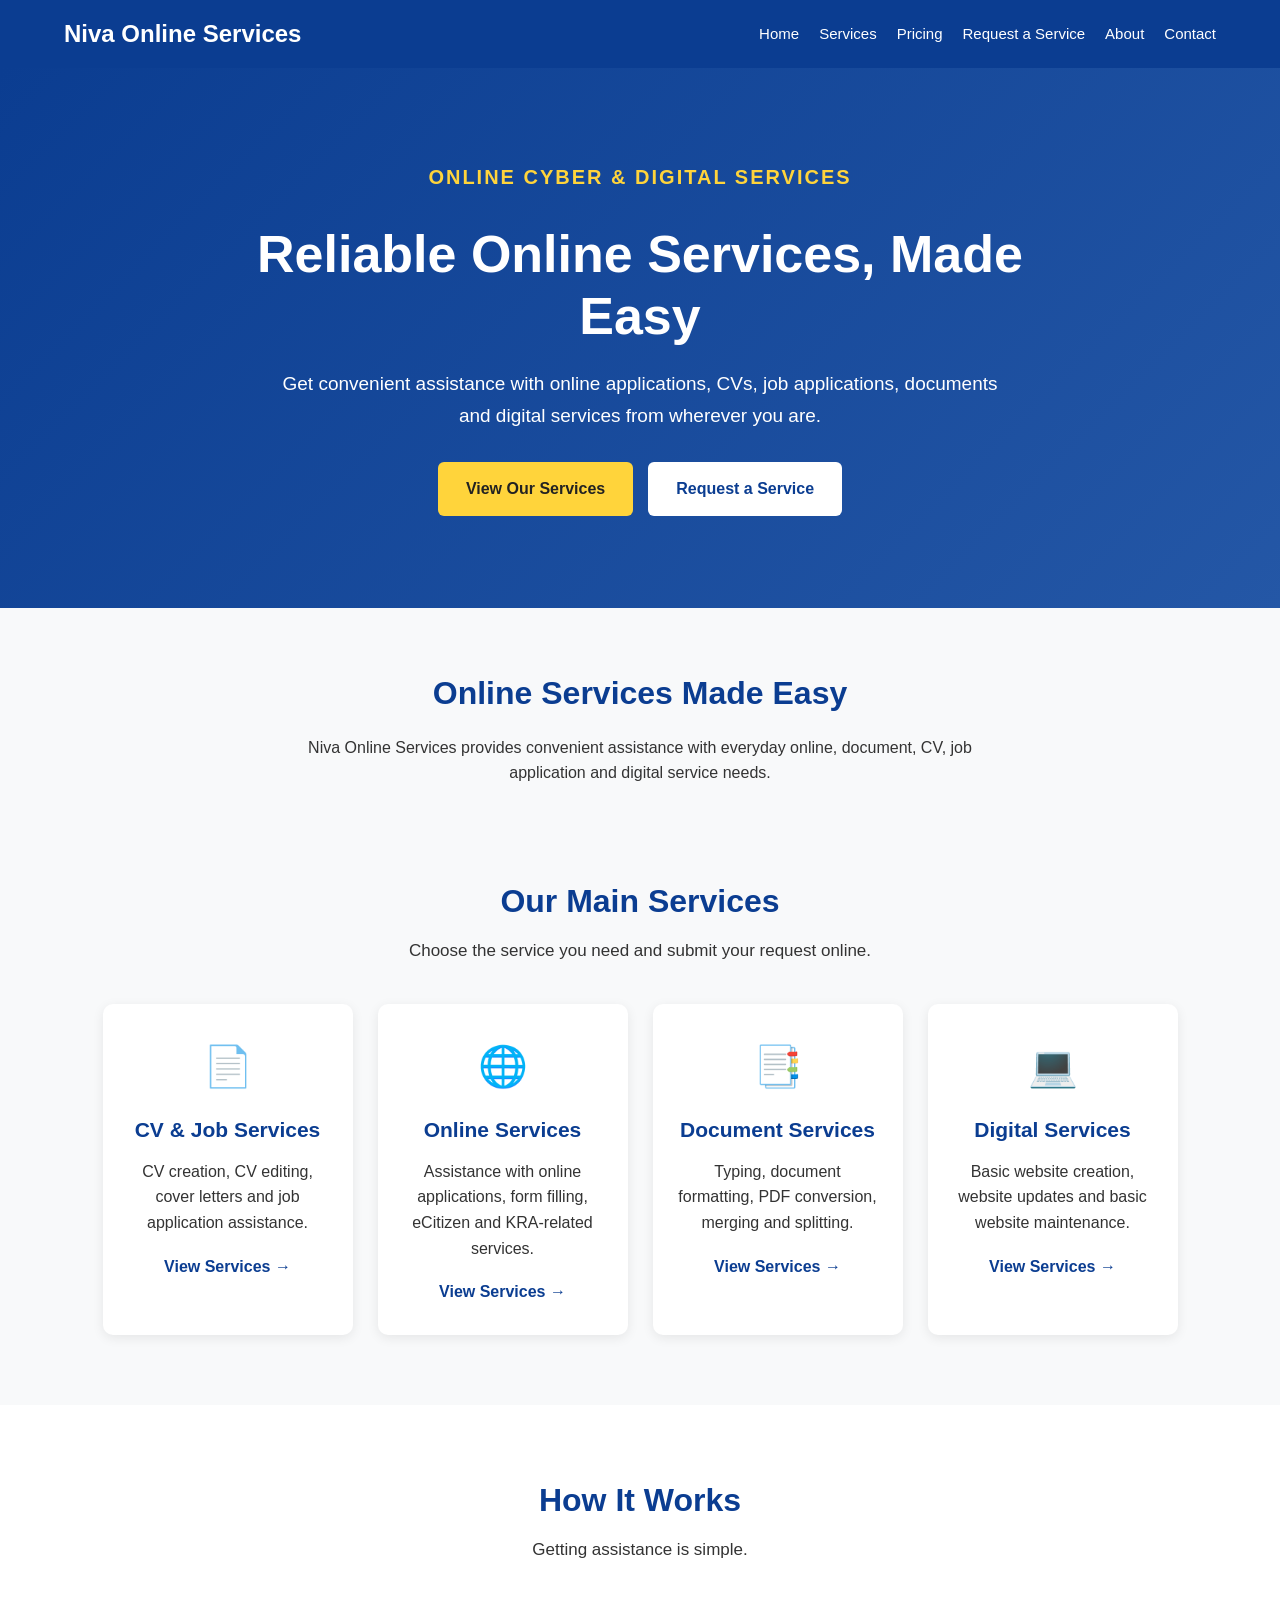
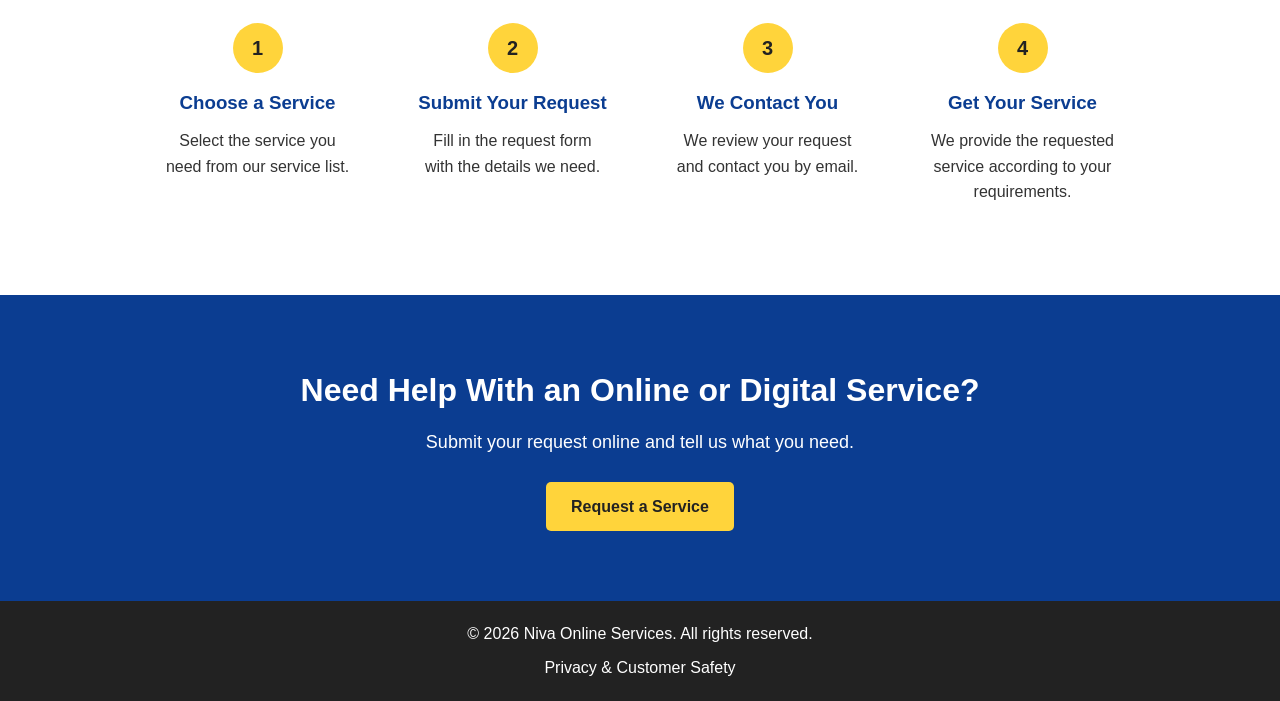
==== index.html @ 4286cd36 "Initial website" ====
<!DOCTYPE html>
<html lang="en">
<head>
    <meta charset="UTF-8">
    <meta name="viewport" content="width=device-width, initial-scale=1.0">

    <title>Niva Online Services | Online Cyber & Digital Services</title>

    <link rel="stylesheet" href="css/style.css">
</head>

<body>

    <header>
        <nav class="navbar">

            <div class="logo">
                Niva Online Services
            </div>

            <ul class="nav-links">
                <li><a href="index.html">Home</a></li>
                <li><a href="services.html">Services</a></li>
                <li><a href="pricing.html">Pricing</a></li>
                <li><a href="request.html">Request a Service</a></li>
                <li><a href="about.html">About</a></li>
                <li><a href="contact.html">Contact</a></li>
            </ul>

        </nav>
    </header>


    <main>

        <!-- Hero Section -->
        <section class="hero">

            <div class="hero-content">

                <p class="hero-label">
                    ONLINE CYBER & DIGITAL SERVICES
                </p>

                <h1>
                    Reliable Online Services, Made Easy
                </h1>

                <p>
                    Get convenient assistance with online applications,
                    CVs, job applications, documents and digital services
                    from wherever you are.
                </p>

                <div class="hero-buttons">

                    <a href="services.html" class="btn">
                        View Our Services
                    </a>

                    <a href="request.html" class="btn secondary-btn">
                        Request a Service
                    </a>

                </div>

            </div>

        </section>


        <!-- Introduction -->
        <section class="intro">

            <h2>Online Services Made Easy</h2>

            <p>
                Niva Online Services provides convenient assistance with
                everyday online, document, CV, job application and digital
                service needs.
            </p>

        </section>


        <!-- Main Services -->
        <section class="home-services">

            <div class="section-heading">

                <h2>Our Main Services</h2>

                <p>
                    Choose the service you need and submit your request online.
                </p>

            </div>


            <div class="service-cards">

                <div class="service-card">

                    <div class="service-icon">📄</div>

                    <h3>CV & Job Services</h3>

                    <p>
                        CV creation, CV editing, cover letters and
                        job application assistance.
                    </p>

                    <a href="services.html">
                        View Services →
                    </a>

                </div>


                <div class="service-card">

                    <div class="service-icon">🌐</div>

                    <h3>Online Services</h3>

                    <p>
                        Assistance with online applications, form filling,
                        eCitizen and KRA-related services.
                    </p>

                    <a href="services.html">
                        View Services →
                    </a>

                </div>


                <div class="service-card">

                    <div class="service-icon">📑</div>

                    <h3>Document Services</h3>

                    <p>
                        Typing, document formatting, PDF conversion,
                        merging and splitting.
                    </p>

                    <a href="services.html">
                        View Services →
                    </a>

                </div>


                <div class="service-card">

                    <div class="service-icon">💻</div>

                    <h3>Digital Services</h3>

                    <p>
                        Basic website creation, website updates and
                        basic website maintenance.
                    </p>

                    <a href="services.html">
                        View Services →
                    </a>

                </div>

            </div>

        </section>


        <!-- How It Works -->
        <section class="how-it-works">

            <div class="section-heading">

                <h2>How It Works</h2>

                <p>
                    Getting assistance is simple.
                </p>

            </div>


            <div class="steps">

                <div class="step">

                    <div class="step-number">1</div>

                    <h3>Choose a Service</h3>

                    <p>
                        Select the service you need from our service list.
                    </p>

                </div>


                <div class="step">

                    <div class="step-number">2</div>

                    <h3>Submit Your Request</h3>

                    <p>
                        Fill in the request form with the details we need.
                    </p>

                </div>


                <div class="step">

                    <div class="step-number">3</div>

                    <h3>We Contact You</h3>

                    <p>
                        We review your request and contact you by email.
                    </p>

                </div>


                <div class="step">

                    <div class="step-number">4</div>

                    <h3>Get Your Service</h3>

                    <p>
                        We provide the requested service according to
                        your requirements.
                    </p>

                </div>

            </div>

        </section>


        <!-- Final Call to Action -->
        <section class="home-cta">

            <h2>Need Help With an Online or Digital Service?</h2>

            <p>
                Submit your request online and tell us what you need.
            </p>

            <a href="request.html" class="btn">
                Request a Service
            </a>

        </section>

    </main>


    <footer>

        <p>
            &copy; 2026 Niva Online Services. All rights reserved.
        </p>

        <p class="footer-links">
            <a href="privacy.html">
                Privacy & Customer Safety
            </a>
        </p>

    </footer>


    <script src="js/script.js"></script>

</body>
</html>
---- css/style.css ----
/* General styles */

* {
    margin: 0;
    padding: 0;
    box-sizing: border-box;
}

body {
    font-family: Arial, sans-serif;
    line-height: 1.6;
    color: #333;
    background-color: #f8f9fa;
}


/* Navigation */

header {
    background-color: #0b3d91;
    padding: 15px 5%;
}

.navbar {
    display: flex;
    justify-content: space-between;
    align-items: center;
}

.logo {
    color: white;
    font-size: 24px;
    font-weight: bold;
}

.nav-links {
    list-style: none;
    display: flex;
    gap: 20px;
}

.nav-links a {
    color: white;
    text-decoration: none;
    font-size: 15px;
}

.nav-links a:hover {
    color: #ffd43b;
}


/* Hero section */

.hero {
    min-height: 500px;
    display: flex;
    justify-content: center;
    align-items: center;
    text-align: center;
    padding: 60px 20px;
    background: linear-gradient(
        rgba(11, 61, 145, 0.9),
        rgba(11, 61, 145, 0.9)
    );
}

.hero-content {
    max-width: 800px;
    color: white;
}

.hero h1 {
    font-size: 48px;
    margin-bottom: 20px;
}

.hero p {
    font-size: 20px;
    margin-bottom: 30px;
}


/* Buttons */

.hero-buttons {
    display: flex;
    justify-content: center;
    gap: 15px;
    flex-wrap: wrap;
}

.btn {
    display: inline-block;
    padding: 12px 25px;
    background-color: #ffd43b;
    color: #222;
    text-decoration: none;
    border-radius: 5px;
    font-weight: bold;
}

.btn:hover {
    background-color: #ffca0a;
}

.secondary-btn {
    background-color: white;
    color: #0b3d91;
}


/* Introduction */

.intro {
    text-align: center;
    padding: 60px 20px 30px;
}

.intro h2 {
    font-size: 32px;
    margin-bottom: 15px;
    color: #0b3d91;
}

.intro p {
    max-width: 700px;
    margin: auto;
}


/* Highlight cards */

.highlights {
    display: flex;
    justify-content: center;
    gap: 25px;
    padding: 30px 5% 70px;
    flex-wrap: wrap;
}

.highlight-card {
    background-color: white;
    width: 300px;
    padding: 30px;
    text-align: center;
    border-radius: 10px;
    box-shadow: 0 3px 12px rgba(0, 0, 0, 0.1);
}

.highlight-card h3 {
    color: #0b3d91;
    margin-bottom: 15px;
}


/* Footer */

footer {
    background-color: #222;
    color: white;
    text-align: center;
    padding: 20px;
}
/* About and Contact pages */

.about-content {
    max-width: 900px;
    margin: 0 auto;
    padding: 40px 20px 70px;
}

.about-content h2 {
    color: #0b3d91;
    margin-top: 30px;
    margin-bottom: 10px;
}

.about-content p {
    margin-bottom: 20px;
}

.about-content a {
    color: #0b3d91;
    text-decoration: none;
}

.about-content a:hover {
    text-decoration: underline;
}
/* Mobile responsiveness */

@media (max-width: 768px) {

    .navbar {
        flex-direction: column;
        gap: 15px;
    }

    .nav-links {
        flex-direction: column;
        align-items: center;
        gap: 10px;
    }

    .hero {
        min-height: 450px;
        padding: 40px 20px;
    }

    .hero h1 {
        font-size: 36px;
    }

    .hero p {
        font-size: 18px;
    }

    .highlights {
        padding-left: 20px;
        padding-right: 20px;
    }

    .highlight-card {
        width: 100%;
        max-width: 400px;
    }

    .intro h1 {
        font-size: 32px;
    }

    .intro h2 {
        font-size: 28px;
    }

}
/* Service and pricing sections */

.services-section,
.pricing-section {
    max-width: 1100px;
    margin: 0 auto;
    padding: 40px 20px 60px;
}

.service-category,
.price-category {
    background-color: white;
    padding: 30px;
    margin-bottom: 25px;
    border-radius: 10px;
    box-shadow: 0 3px 12px rgba(0, 0, 0, 0.08);
}

.service-category h2,
.price-category h2 {
    color: #0b3d91;
    margin-bottom: 15px;
}

.service-category ul,
.price-category ul {
    padding-left: 20px;
}

.service-category li,
.price-category li {
    margin-bottom: 10px;
}

/* Request form */

.request-form {
    max-width: 700px;
    margin: 0 auto;
    padding: 40px 20px 70px;
}

.request-form label {
    display: block;
    margin-bottom: 6px;
    font-weight: bold;
}

.request-form input,
.request-form select,
.request-form textarea {
    width: 100%;
    padding: 12px;
    margin-bottom: 20px;
    border: 1px solid #ccc;
    border-radius: 5px;
    font-size: 16px;
}

.request-form textarea {
    min-height: 150px;
    resize: vertical;
}

.request-form button {
    border: none;
    cursor: pointer;
    font-size: 16px;
}
/* Services page */

.service-section {
    padding: 20px 5px 40px;
}

.service-section h2 {
    max-width: 1100px;
    margin: 0 auto;
    padding: 0 20px 10px;
    color: #0b3d91;
    text-align: center;
}

.service-section .highlights {
    padding-top: 20px;
    padding-bottom: 30px;
}
/* Pricing */

.service-section .highlight-card p {
    color: #0b3d91;
    font-weight: bold;
    font-size: 18px;
}
/* Request service form */

.request-section {
    max-width: 700px;
    margin: 0 auto;
    padding: 20px 20px 70px;
}

.request-section form {
    background-color: white;
    padding: 35px;
    border-radius: 10px;
    box-shadow: 0 3px 12px rgba(0, 0, 0, 0.08);
}

.form-group {
    margin-bottom: 20px;
}

.form-group label {
    display: block;
    margin-bottom: 7px;
    font-weight: bold;
}

.form-group input,
.form-group select,
.form-group textarea {
    width: 100%;
    padding: 12px;
    border: 1px solid #ccc;
    border-radius: 5px;
    font-size: 16px;
    font-family: Arial, sans-serif;
}

.form-group textarea {
    resize: vertical;
}

.request-section .btn {
    border: none;
    cursor: pointer;
}
/* Contact page */
.contact-section {
    max-width: 1100px;
    margin: 0 auto;
    padding: 20px 20px 70px;
}

.contact-intro {
    text-align: center;
    max-width: 750px;
    margin: 0 auto 40px;
}

.contact-intro h2 {
    color: #0b3d91;
    font-size: 30px;
    margin-bottom: 12px;
}

.contact-intro p {
    font-size: 17px;
}

.contact-cards {
    display: flex;
    justify-content: center;
    gap: 25px;
    flex-wrap: wrap;
}

.contact-card {
    background-color: white;
    width: 320px;
    padding: 30px;
    text-align: center;
    border-radius: 10px;
    box-shadow: 0 3px 12px rgba(0, 0, 0, 0.08);
}

.contact-icon {
    font-size: 35px;
    margin-bottom: 15px;
}

.contact-card h3 {
    color: #0b3d91;
    font-size: 22px;
    margin-bottom: 12px;
}

.contact-card p {
    margin-bottom: 15px;
}

.contact-card a {
    color: #0b3d91;
    text-decoration: none;
    font-weight: bold;
}

.contact-card a:hover {
    text-decoration: underline;
}

.contact-cta {
    text-align: center;
    margin-top: 50px;
    padding: 40px 20px;
    background-color: #0b3d91;
    color: white;
    border-radius: 10px;
}

.contact-cta h2 {
    font-size: 28px;
    margin-bottom: 10px;
}

.contact-cta p {
    margin-bottom: 25px;
}

.contact-cta .btn {
    display: inline-block;
}
/* Footer links */
.footer-links {
    margin-top: 8px;
}

.footer-links a {
    color: white;
    text-decoration: none;
}

.footer-links a:hover {
    color: #ffd43b;
    text-decoration: underline;
}
/* Homepage services */
.home-services {
    padding: 60px 20px 70px;
    background-color: #f8f9fa;
}

.section-heading {
    text-align: center;
    max-width: 700px;
    margin: 0 auto 40px;
}

.section-heading h2 {
    color: #0b3d91;
    font-size: 32px;
    margin-bottom: 10px;
}

.section-heading p {
    font-size: 17px;
}

.service-cards {
    max-width: 1100px;
    margin: 0 auto;
    display: flex;
    justify-content: center;
    gap: 25px;
    flex-wrap: wrap;
}

.service-card {
    background-color: white;
    width: 250px;
    padding: 30px 25px;
    text-align: center;
    border-radius: 10px;
    box-shadow: 0 3px 12px rgba(0, 0, 0, 0.08);
    transition: transform 0.2s ease, box-shadow 0.2s ease;
}

.service-card:hover {
    transform: translateY(-5px);
    box-shadow: 0 6px 18px rgba(0, 0, 0, 0.12);
}

.service-icon {
    font-size: 40px;
    margin-bottom: 15px;
}

.service-card h3 {
    color: #0b3d91;
    font-size: 21px;
    margin-bottom: 12px;
}

.service-card p {
    margin-bottom: 18px;
}

.service-card a {
    color: #0b3d91;
    text-decoration: none;
    font-weight: bold;
}

.service-card a:hover {
    color: #ffca0a;
}


/* How it works */
.how-it-works {
    padding: 70px 20px;
    background-color: white;
}

.steps {
    max-width: 1100px;
    margin: 0 auto;
    display: flex;
    justify-content: center;
    gap: 25px;
    flex-wrap: wrap;
}

.step {
    width: 230px;
    text-align: center;
    padding: 20px;
}

.step-number {
    width: 50px;
    height: 50px;
    margin: 0 auto 15px;
    display: flex;
    align-items: center;
    justify-content: center;
    background-color: #ffd43b;
    color: #222;
    border-radius: 50%;
    font-size: 20px;
    font-weight: bold;
}

.step h3 {
    color: #0b3d91;
    margin-bottom: 10px;
}


/* Homepage call to action */
.home-cta {
    text-align: center;
    padding: 70px 20px;
    background-color: #0b3d91;
    color: white;
}

.home-cta h2 {
    font-size: 32px;
    margin-bottom: 12px;
}

.home-cta p {
    font-size: 18px;
    margin-bottom: 25px;
}
/* Homepage mobile responsiveness */
@media (max-width: 768px) {

    .home-services {
        padding: 50px 20px;
    }

    .section-heading h2 {
        font-size: 28px;
    }

    .service-card {
        width: 100%;
        max-width: 400px;
    }

    .how-it-works {
        padding: 50px 20px;
    }

    .step {
        width: 100%;
        max-width: 400px;
    }

    .home-cta h2 {
        font-size: 27px;
    }

}
/* Homepage hero improvements */
.hero {
    min-height: 540px;
    padding: 80px 20px;
    background: linear-gradient(
        135deg,
        #0b3d91,
        #2457a6
    );
}

.hero-content {
    max-width: 850px;
}

.hero-label {
    font-size: 14px;
    font-weight: bold;
    letter-spacing: 2px;
    margin-bottom: 15px;
    color: #ffd43b;
}

.hero h1 {
    font-size: 52px;
    line-height: 1.2;
    margin-bottom: 20px;
}

.hero p:not(.hero-label) {
    max-width: 750px;
    margin: 0 auto 30px;
    font-size: 19px;
    line-height: 1.7;
}

.hero-buttons .btn {
    padding: 14px 28px;
    border-radius: 6px;
}
@media (max-width: 768px) {

    .hero {
        min-height: 500px;
        padding: 60px 20px;
    }

    .hero h1 {
        font-size: 38px;
    }

    .hero p:not(.hero-label) {
        font-size: 17px;
    }

    .hero-label {
        font-size: 12px;
    }

}
/* Request page improvements */
.request-intro {
    text-align: center;
    max-width: 700px;
    margin: 0 auto 30px;
}

.request-intro h2 {
    color: #0b3d91;
    font-size: 28px;
    margin-bottom: 10px;
}

.request-intro p {
    font-size: 17px;
}

.request-section form {
    max-width: 700px;
    margin: 0 auto;
}

.form-group input:focus,
.form-group select:focus,
.form-group textarea:focus {
    outline: none;
    border-color: #0b3d91;
    box-shadow: 0 0 0 2px rgba(11, 61, 145, 0.1);
}

.request-section button {
    width: 100%;
    padding: 14px 20px;
}

.form-note {
    margin-top: 15px;
    text-align: center;
    font-size: 14px;
    color: #666;
}
/* Form submission message */
.form-message {
    display: none;
    margin-top: 20px;
    padding: 15px;
    border-radius: 6px;
    text-align: center;
    font-weight: bold;
}

.form-message.success {
    display: block;
    background-color: #e8f5e9;
    color: #2e7d32;
    border: 1px solid #a5d6a7;
}

.form-message.error {
    display: block;
    background-color: #ffebee;
    color: #c62828;
    border: 1px solid #ef9a9a;
}
/* Services page improvements */
.service-section {
    max-width: 1100px;
    margin: 0 auto;
    padding: 55px 20px;
}

.service-heading {
    display: flex;
    align-items: center;
    gap: 18px;
    max-width: 900px;
    margin: 0 auto 30px;
}

.service-number {
    display: flex;
    align-items: center;
    justify-content: center;
    min-width: 55px;
    height: 55px;
    background-color: #ffd43b;
    color: #222;
    border-radius: 50%;
    font-size: 17px;
    font-weight: bold;
}

.service-heading h2 {
    color: #0b3d91;
    font-size: 30px;
    margin-bottom: 5px;
}

.service-heading p {
    color: #555;
}

.service-section .highlights {
    max-width: 1000px;
    margin: 0 auto;
    padding: 0;
}

.service-section .highlight-card {
    width: 220px;
    min-height: 240px;
    padding: 28px 22px;
    transition: transform 0.2s ease, box-shadow 0.2s ease;
}

.service-section .highlight-card:hover {
    transform: translateY(-5px);
    box-shadow: 0 6px 18px rgba(0, 0, 0, 0.12);
}

.service-card-icon {
    font-size: 35px;
    margin-bottom: 12px;
}

.service-section .highlight-card h3 {
    font-size: 19px;
}

.service-section .highlight-card p {
    color: #444;
    font-weight: normal;
    font-size: 15px;
}


/* Mobile services */
@media (max-width: 768px) {

    .service-section {
        padding: 45px 20px;
    }

    .service-heading {
        align-items: flex-start;
    }

    .service-heading h2 {
        font-size: 26px;
    }

    .service-heading p {
        font-size: 15px;
    }

    .service-section .highlight-card {
        width: 100%;
        max-width: 400px;
    }

}
/* Pricing page */
.pricing-note {
    max-width: 800px;
    margin: 0 auto;
    padding: 0 20px 20px;
    text-align: center;
}

.pricing-note p {
    background-color: #fff8d6;
    border-left: 4px solid #ffd43b;
    padding: 15px 20px;
    border-radius: 5px;
}

.pricing-section {
    max-width: 1100px;
    margin: 0 auto;
    padding: 50px 20px;
}

.pricing-heading {
    display: flex;
    align-items: center;
    gap: 18px;
    max-width: 900px;
    margin: 0 auto 30px;
}

.pricing-heading h2 {
    color: #0b3d91;
    font-size: 30px;
    margin-bottom: 5px;
}

.pricing-heading p {
    color: #555;
}

.pricing-cards {
    max-width: 1000px;
    margin: 0 auto;
    display: flex;
    justify-content: center;
    gap: 25px;
    flex-wrap: wrap;
}

.pricing-card {
    width: 220px;
    min-height: 250px;
    padding: 28px 22px;
    background-color: white;
    text-align: center;
    border-radius: 10px;
    box-shadow: 0 3px 12px rgba(0, 0, 0, 0.08);
    transition: transform 0.2s ease, box-shadow 0.2s ease;
}

.pricing-card:hover {
    transform: translateY(-5px);
    box-shadow: 0 6px 18px rgba(0, 0, 0, 0.12);
}

.pricing-card h3 {
    color: #0b3d91;
    font-size: 19px;
    margin-bottom: 18px;
}

.price {
    color: #0b3d91;
    font-size: 22px;
    font-weight: bold;
    margin-bottom: 15px;
}

.pricing-card p {
    color: #444;
    font-size: 15px;
}


/* Mobile pricing */
@media (max-width: 768px) {

    .pricing-section {
        padding: 45px 20px;
    }

    .pricing-heading {
        align-items: flex-start;
    }

    .pricing-heading h2 {
        font-size: 26px;
    }

    .pricing-card {
        width: 100%;
        max-width: 400px;
    }

}
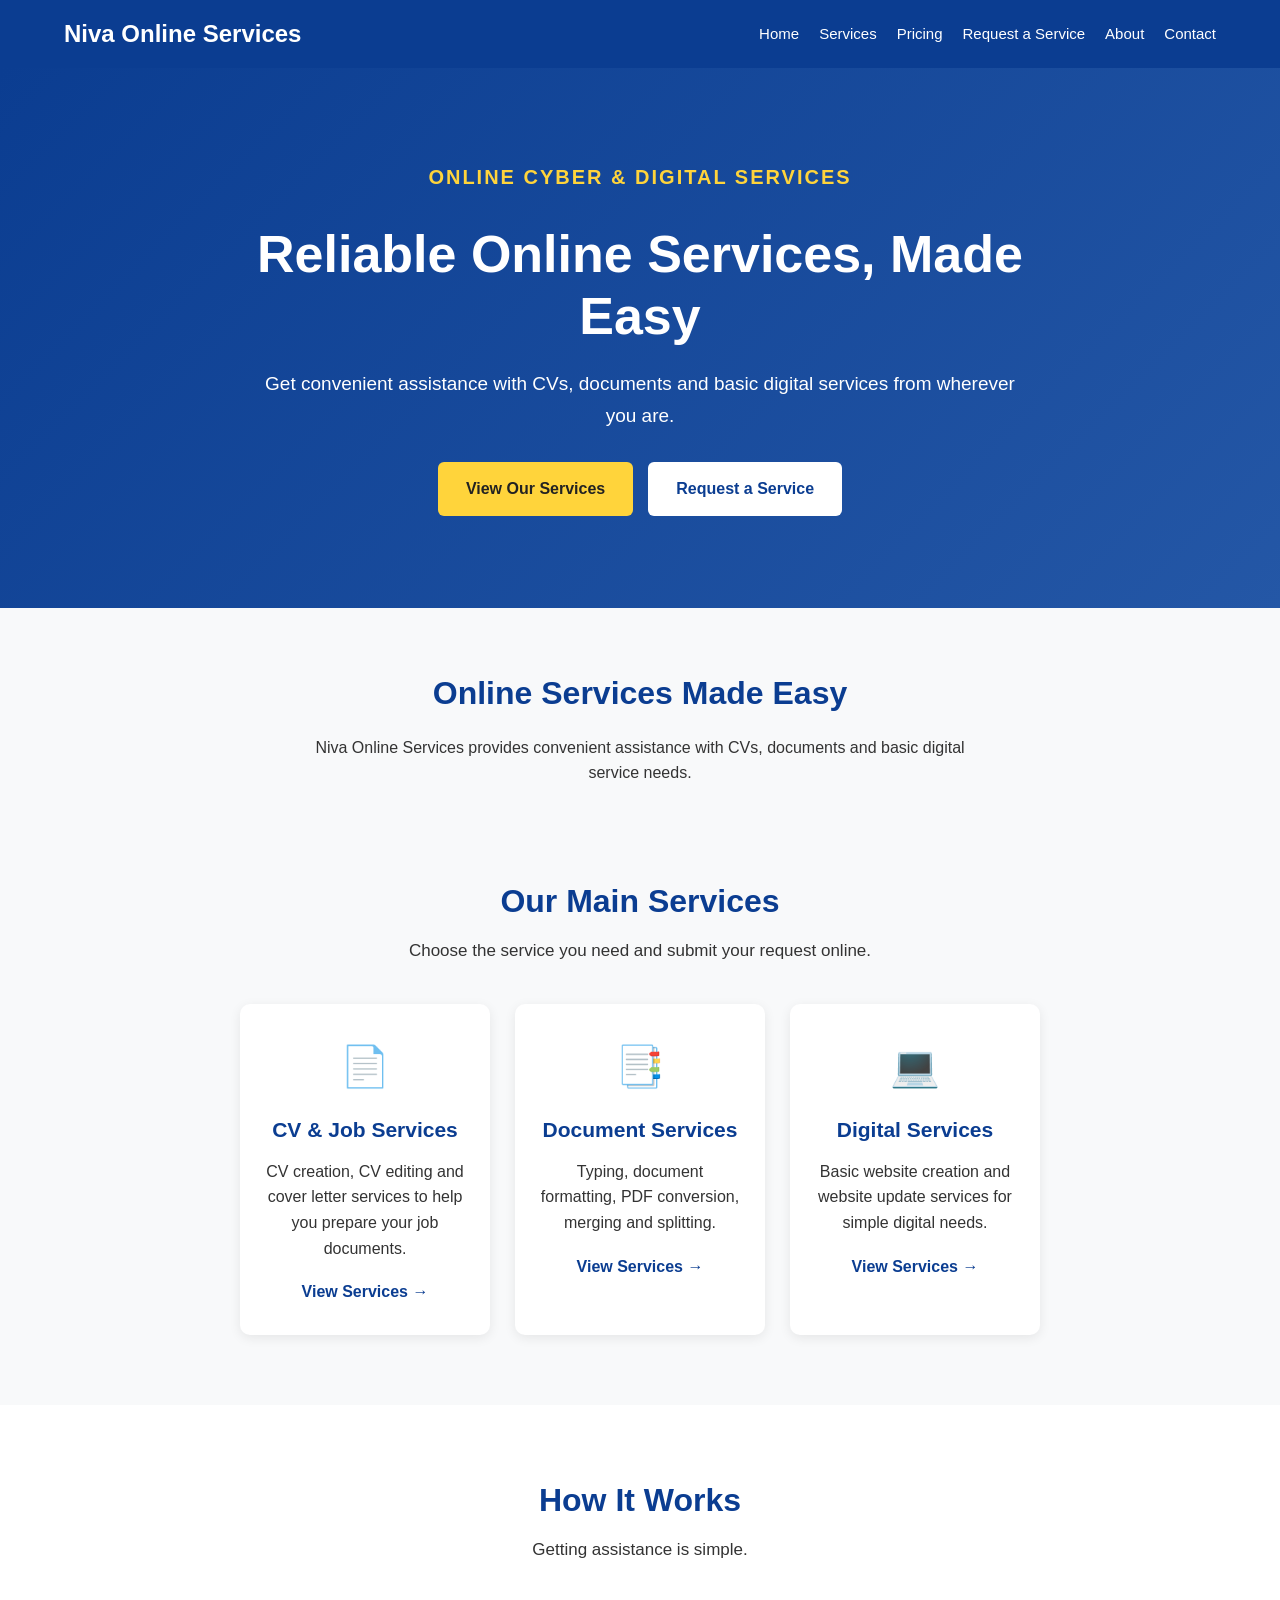
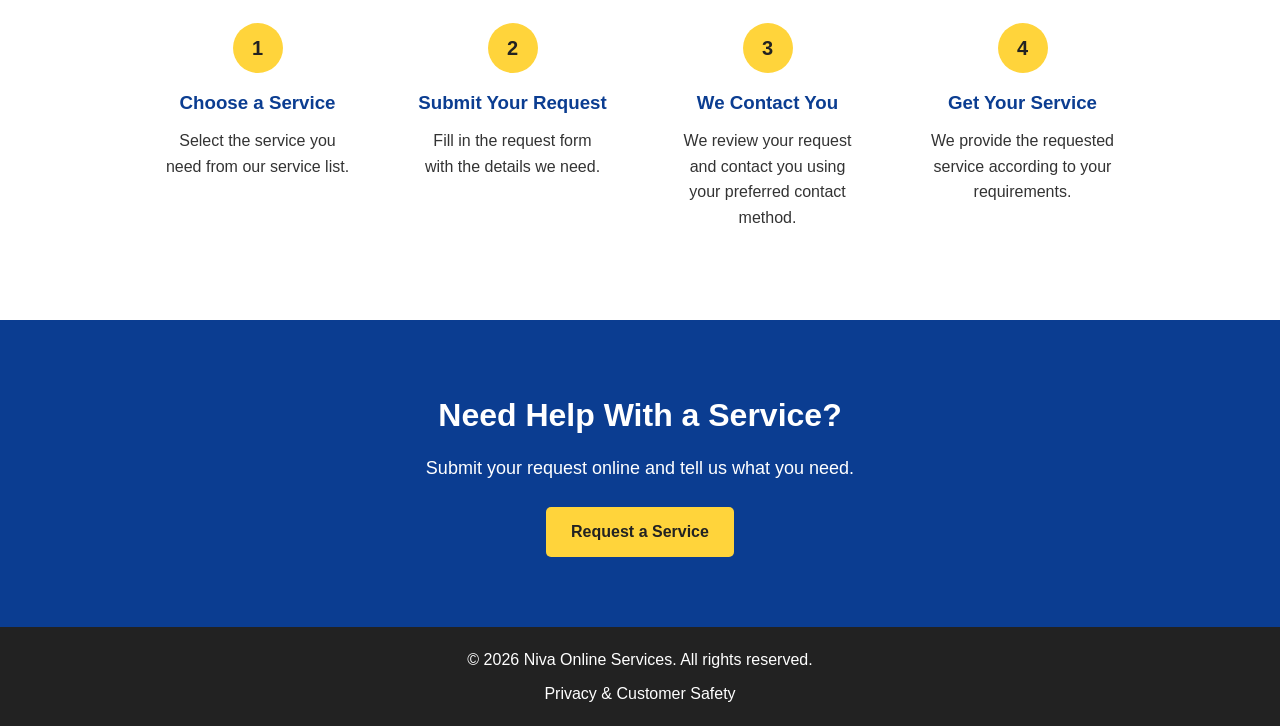
==== commit 142655ae: "Update services and contact options" ====
--- a/index.html
+++ b/index.html
@@ -47,9 +47,8 @@
                 </h1>
 
                 <p>
-                    Get convenient assistance with online applications,
-                    CVs, job applications, documents and digital services
-                    from wherever you are.
+                    Get convenient assistance with CVs, documents and
+                    basic digital services from wherever you are.
                 </p>
 
                 <div class="hero-buttons">
@@ -76,8 +75,7 @@
 
             <p>
                 Niva Online Services provides convenient assistance with
-                everyday online, document, CV, job application and digital
-                service needs.
+                CVs, documents and basic digital service needs.
             </p>
 
         </section>
@@ -99,6 +97,7 @@
 
             <div class="service-cards">
 
+                <!-- CV & Job Services -->
                 <div class="service-card">
 
                     <div class="service-icon">📄</div>
@@ -106,8 +105,8 @@
                     <h3>CV & Job Services</h3>
 
                     <p>
-                        CV creation, CV editing, cover letters and
-                        job application assistance.
+                        CV creation, CV editing and cover letter services
+                        to help you prepare your job documents.
                     </p>
 
                     <a href="services.html">
@@ -117,15 +116,16 @@
                 </div>
 
 
+                <!-- Document Services -->
                 <div class="service-card">
 
-                    <div class="service-icon">🌐</div>
-
-                    <h3>Online Services</h3>
-
-                    <p>
-                        Assistance with online applications, form filling,
-                        eCitizen and KRA-related services.
+                    <div class="service-icon">📑</div>
+
+                    <h3>Document Services</h3>
+
+                    <p>
+                        Typing, document formatting, PDF conversion,
+                        merging and splitting.
                     </p>
 
                     <a href="services.html">
@@ -135,15 +135,16 @@
                 </div>
 
 
+                <!-- Digital Services -->
                 <div class="service-card">
 
-                    <div class="service-icon">📑</div>
-
-                    <h3>Document Services</h3>
-
-                    <p>
-                        Typing, document formatting, PDF conversion,
-                        merging and splitting.
+                    <div class="service-icon">💻</div>
+
+                    <h3>Digital Services</h3>
+
+                    <p>
+                        Basic website creation and website update
+                        services for simple digital needs.
                     </p>
 
                     <a href="services.html">
@@ -152,24 +153,6 @@
 
                 </div>
 
-
-                <div class="service-card">
-
-                    <div class="service-icon">💻</div>
-
-                    <h3>Digital Services</h3>
-
-                    <p>
-                        Basic website creation, website updates and
-                        basic website maintenance.
-                    </p>
-
-                    <a href="services.html">
-                        View Services →
-                    </a>
-
-                </div>
-
             </div>
 
         </section>
@@ -224,7 +207,8 @@
                     <h3>We Contact You</h3>
 
                     <p>
-                        We review your request and contact you by email.
+                        We review your request and contact you using
+                        your preferred contact method.
                     </p>
 
                 </div>
@@ -251,7 +235,7 @@
         <!-- Final Call to Action -->
         <section class="home-cta">
 
-            <h2>Need Help With an Online or Digital Service?</h2>
+            <h2>Need Help With a Service?</h2>
 
             <p>
                 Submit your request online and tell us what you need.
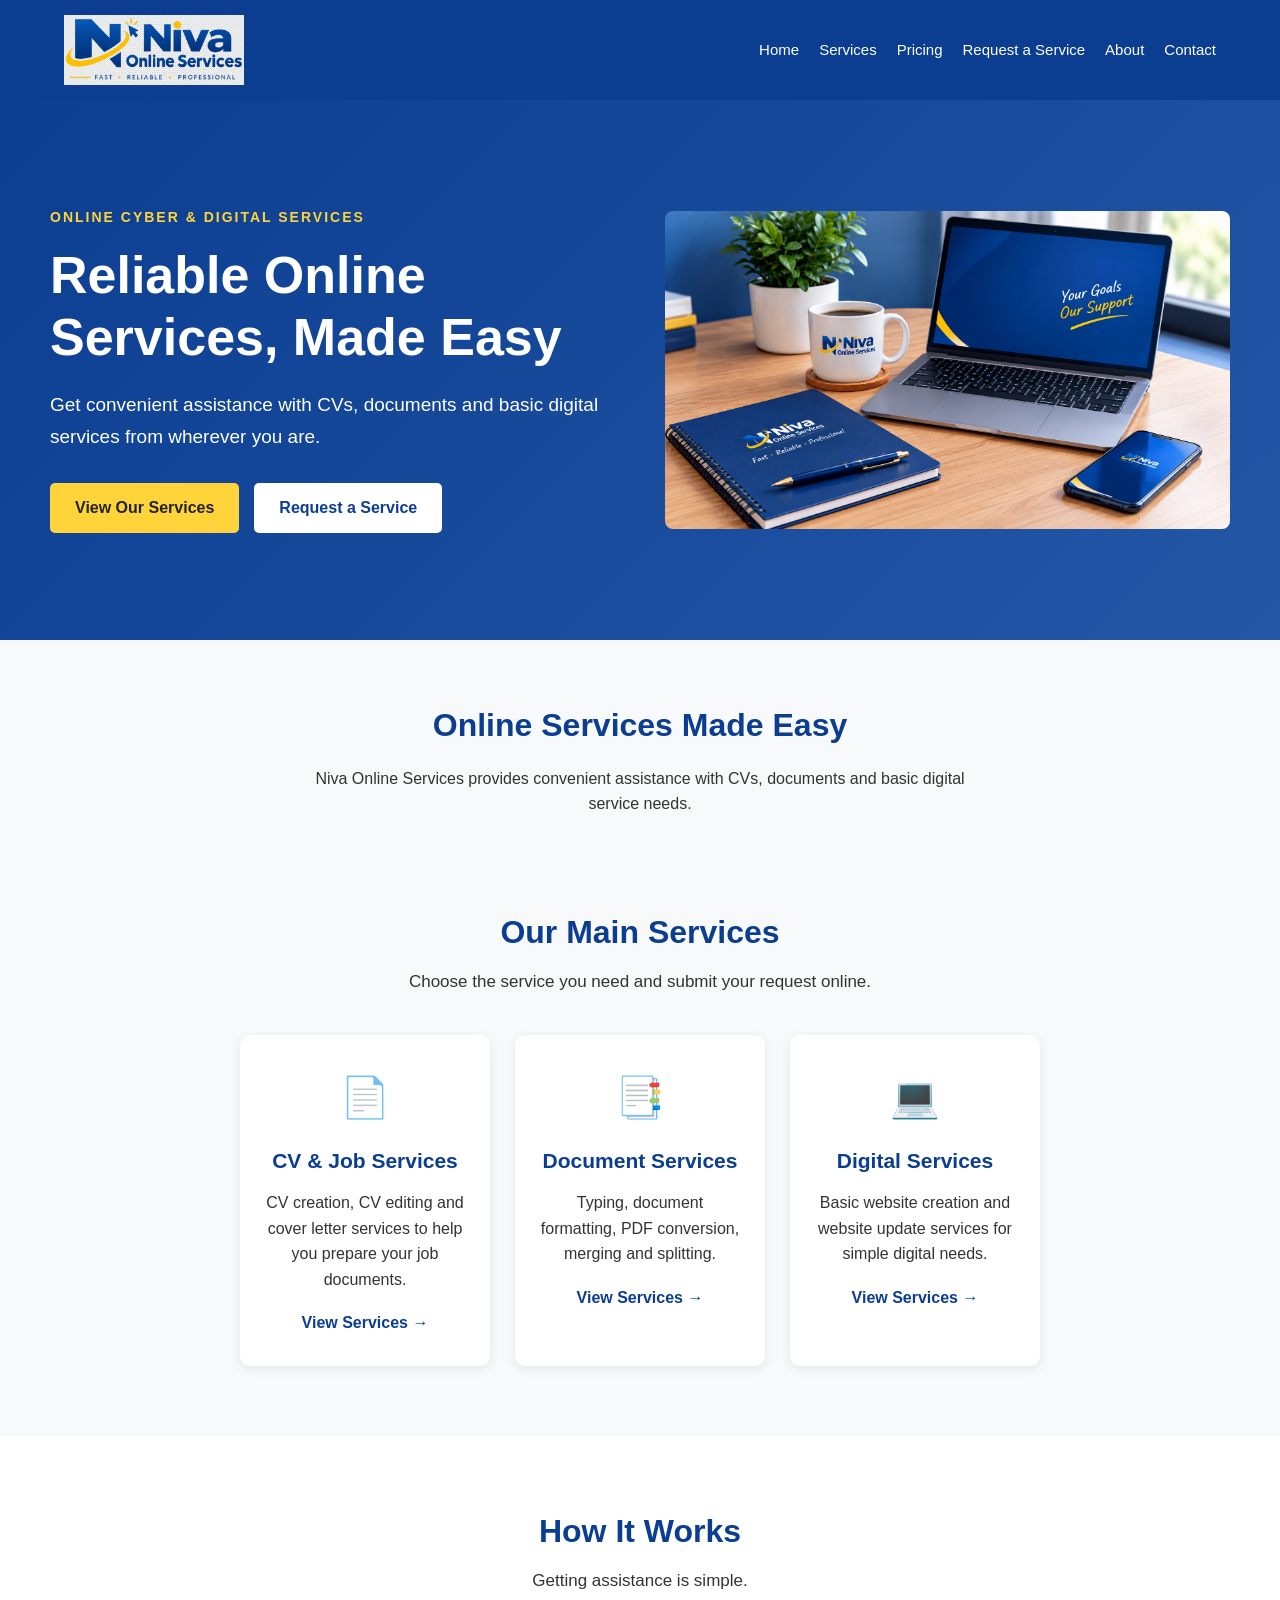
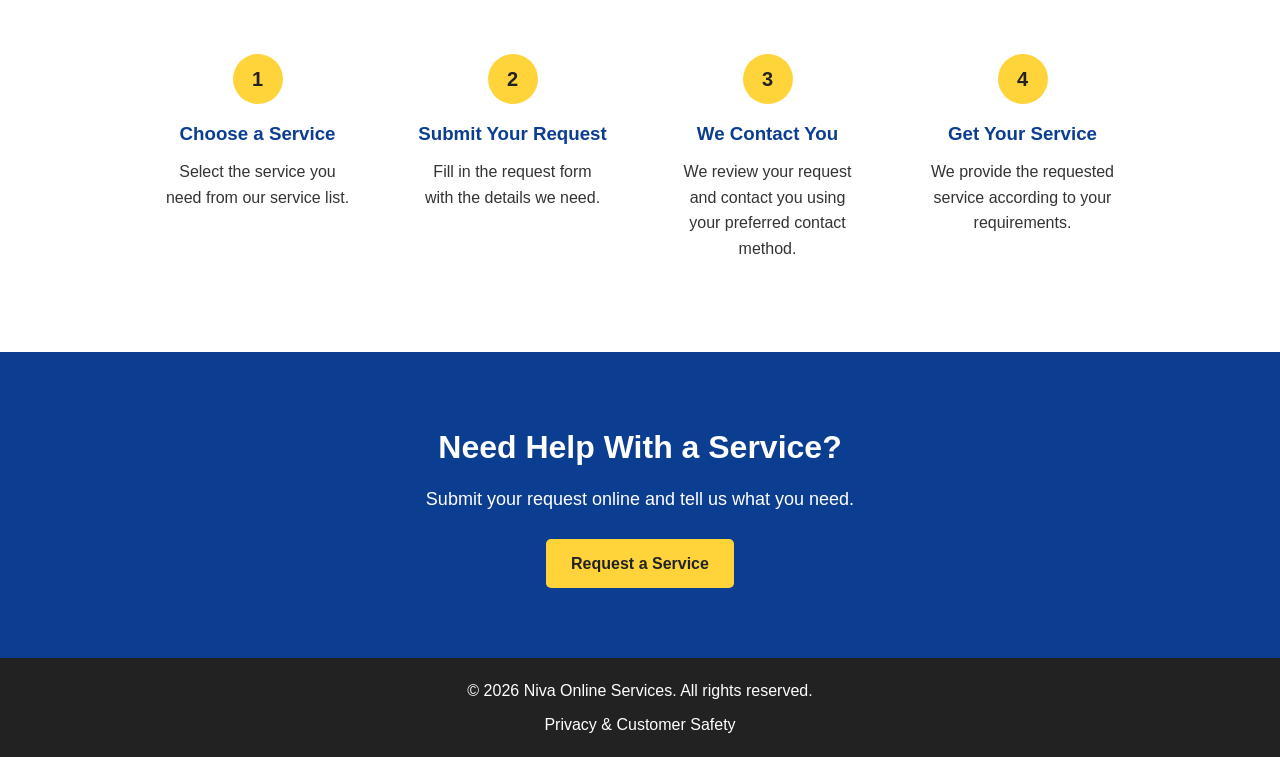
==== commit 56e41ea3: "Update website design and images" ====
--- a/index.html
+++ b/index.html
@@ -15,8 +15,7 @@
         <nav class="navbar">
 
             <div class="logo">
-                Niva Online Services
-            </div>
+<img src="images/NIVASERVICES(1).png" alt="Niva Online Services" class="logo"></div>
 
             <ul class="nav-links">
                 <li><a href="index.html">Home</a></li>
@@ -34,40 +33,36 @@
     <main>
 
         <!-- Hero Section -->
-        <section class="hero">
-
-            <div class="hero-content">
-
-                <p class="hero-label">
-                    ONLINE CYBER & DIGITAL SERVICES
-                </p>
-
-                <h1>
-                    Reliable Online Services, Made Easy
-                </h1>
-
-                <p>
-                    Get convenient assistance with CVs, documents and
-                    basic digital services from wherever you are.
-                </p>
-
-                <div class="hero-buttons">
-
-                    <a href="services.html" class="btn">
-                        View Our Services
-                    </a>
-
-                    <a href="request.html" class="btn secondary-btn">
-                        Request a Service
-                    </a>
-
-                </div>
-
-            </div>
-
-        </section>
-
-
+       <section class="hero">
+
+    <div class="hero-content">
+
+        <p class="hero-label">ONLINE CYBER & DIGITAL SERVICES</p>
+
+        <h1>Reliable Online Services, Made Easy</h1>
+
+        <p>
+            Get convenient assistance with CVs, documents and basic digital
+            services from wherever you are.
+        </p>
+
+        <div class="hero-buttons">
+            <a href="services.html" class="btn btn-primary">
+                View Our Services
+            </a>
+
+            <a href="request.html" class="btn btn-secondary">
+                Request a Service
+            </a>
+        </div>
+
+    </div>
+
+    <div class="hero-visual">
+        <img src="images/hero-image.png" alt="Niva Online Services workspace">
+    </div>
+
+</section>
         <!-- Introduction -->
         <section class="intro">
 
--- a/css/style.css
+++ b/css/style.css
@@ -1,4 +1,6 @@
-/* General styles */
+/* ==============================
+   General Styles
+============================== */
 
 * {
     margin: 0;
@@ -14,7 +16,9 @@
 }
 
 
-/* Navigation */
+/* ==============================
+   Navigation
+============================== */
 
 header {
     background-color: #0b3d91;
@@ -27,10 +31,17 @@
     align-items: center;
 }
 
+/* Logo wrapper */
 .logo {
-    color: white;
-    font-size: 24px;
-    font-weight: bold;
+    width: 180px;
+    height: auto;
+}
+
+/* Actual logo image */
+.logo img {
+    width: 180px;
+    height: auto;
+    display: block;
 }
 
 .nav-links {
@@ -50,46 +61,57 @@
 }
 
 
-/* Hero section */
+/* ==============================
+   Hero Section
+============================== */
 
 .hero {
-    min-height: 500px;
-    display: flex;
-    justify-content: center;
+    min-height: 540px;
+    padding: 70px 50px;
+    background: linear-gradient(135deg, #0b3d91, #2457a6);
+    display: flex;
     align-items: center;
-    text-align: center;
-    padding: 60px 20px;
-    background: linear-gradient(
-        rgba(11, 61, 145, 0.9),
-        rgba(11, 61, 145, 0.9)
-    );
+    justify-content: space-between;
+    gap: 50px;
 }
 
 .hero-content {
-    max-width: 800px;
+    flex: 1;
+    max-width: 680px;
     color: white;
+    text-align: left;
+}
+
+.hero-label {
+    font-size: 14px;
+    font-weight: bold;
+    letter-spacing: 2px;
+    margin-bottom: 15px;
+    color: #ffd43b;
 }
 
 .hero h1 {
-    font-size: 48px;
+    font-size: 52px;
+    line-height: 1.2;
     margin-bottom: 20px;
-}
-
-.hero p {
-    font-size: 20px;
-    margin-bottom: 30px;
-}
-
-
-/* Buttons */
+    color: white;
+}
+
+.hero p:not(.hero-label) {
+    max-width: 650px;
+    margin: 0 0 30px;
+    font-size: 19px;
+    line-height: 1.7;
+    color: white;
+}
 
 .hero-buttons {
     display: flex;
-    justify-content: center;
     gap: 15px;
     flex-wrap: wrap;
 }
 
+/* General button */
 .btn {
     display: inline-block;
     padding: 12px 25px;
@@ -98,19 +120,53 @@
     text-decoration: none;
     border-radius: 5px;
     font-weight: bold;
+    transition: background-color 0.2s ease;
 }
 
 .btn:hover {
     background-color: #ffca0a;
 }
 
-.secondary-btn {
+/* Hero primary button */
+.hero-buttons .btn-primary {
+    background-color: #ffd43b;
+    color: #222;
+}
+
+.hero-buttons .btn-primary:hover {
+    background-color: #ffca0a;
+}
+
+/* Hero secondary button */
+.hero-buttons .btn-secondary {
     background-color: white;
     color: #0b3d91;
 }
 
-
-/* Introduction */
+.hero-buttons .btn-secondary:hover {
+    background-color: #f1f1f1;
+}
+
+/* Hero image */
+.hero-visual {
+    flex: 1;
+    max-width: 650px;
+    display: flex;
+    justify-content: center;
+}
+
+.hero-visual img {
+    width: 100%;
+    max-width: 650px;
+    height: auto;
+    display: block;
+    border-radius: 8px;
+}
+
+
+/* ==============================
+   Introduction
+============================== */
 
 .intro {
     text-align: center;
@@ -129,7 +185,9 @@
 }
 
 
-/* Highlight cards */
+/* ==============================
+   Highlight Cards
+============================== */
 
 .highlights {
     display: flex;
@@ -154,7 +212,9 @@
 }
 
 
-/* Footer */
+/* ==============================
+   Footer
+============================== */
 
 footer {
     background-color: #222;
@@ -162,7 +222,11 @@
     text-align: center;
     padding: 20px;
 }
-/* About and Contact pages */
+
+
+/* ==============================
+   About Page
+============================== */
 
 .about-content {
     max-width: 900px;
@@ -188,88 +252,178 @@
 .about-content a:hover {
     text-decoration: underline;
 }
-/* Mobile responsiveness */
-
-@media (max-width: 768px) {
-
-    .navbar {
-        flex-direction: column;
-        gap: 15px;
-    }
-
-    .nav-links {
-        flex-direction: column;
-        align-items: center;
-        gap: 10px;
-    }
-
-    .hero {
-        min-height: 450px;
-        padding: 40px 20px;
-    }
-
-    .hero h1 {
-        font-size: 36px;
-    }
-
-    .hero p {
-        font-size: 18px;
-    }
-
-    .highlights {
-        padding-left: 20px;
-        padding-right: 20px;
-    }
-
-    .highlight-card {
-        width: 100%;
-        max-width: 400px;
-    }
-
-    .intro h1 {
-        font-size: 32px;
-    }
-
-    .intro h2 {
-        font-size: 28px;
-    }
-
-}
-/* Service and pricing sections */
-
-.services-section,
+
+
+/* ==============================
+   Services Page
+============================== */
+
+.services-section {
+    max-width: 1100px;
+    margin: 0 auto;
+    padding: 40px 20px 60px;
+}
+
+.service-section {
+    max-width: 1100px;
+    margin: 0 auto;
+    padding: 55px 20px;
+}
+
+.service-heading {
+    display: flex;
+    align-items: center;
+    gap: 18px;
+    max-width: 900px;
+    margin: 0 auto 30px;
+}
+
+.service-number {
+    display: flex;
+    align-items: center;
+    justify-content: center;
+    min-width: 55px;
+    height: 55px;
+    background-color: #ffd43b;
+    color: #222;
+    border-radius: 50%;
+    font-size: 17px;
+    font-weight: bold;
+}
+
+.service-heading h2 {
+    color: #0b3d91;
+    font-size: 30px;
+    margin-bottom: 5px;
+}
+
+.service-heading p {
+    color: #555;
+}
+
+.service-section .highlights {
+    max-width: 1000px;
+    margin: 0 auto;
+    padding: 0;
+}
+
+.service-section .highlight-card {
+    width: 220px;
+    min-height: 240px;
+    padding: 28px 22px;
+    transition: transform 0.2s ease, box-shadow 0.2s ease;
+}
+
+.service-section .highlight-card:hover {
+    transform: translateY(-5px);
+    box-shadow: 0 6px 18px rgba(0, 0, 0, 0.12);
+}
+
+.service-card-icon {
+    font-size: 35px;
+    margin-bottom: 12px;
+}
+
+.service-section .highlight-card h3 {
+    font-size: 19px;
+}
+
+.service-section .highlight-card p {
+    color: #444;
+    font-weight: normal;
+    font-size: 15px;
+}
+
+
+/* ==============================
+   Pricing Page
+============================== */
+
 .pricing-section {
     max-width: 1100px;
     margin: 0 auto;
-    padding: 40px 20px 60px;
-}
-
-.service-category,
-.price-category {
+    padding: 50px 20px;
+}
+
+.pricing-note {
+    max-width: 800px;
+    margin: 0 auto;
+    padding: 0 20px 20px;
+    text-align: center;
+}
+
+.pricing-note p {
+    background-color: #fff8d6;
+    border-left: 4px solid #ffd43b;
+    padding: 15px 20px;
+    border-radius: 5px;
+}
+
+.pricing-heading {
+    display: flex;
+    align-items: center;
+    gap: 18px;
+    max-width: 900px;
+    margin: 0 auto 30px;
+}
+
+.pricing-heading h2 {
+    color: #0b3d91;
+    font-size: 30px;
+    margin-bottom: 5px;
+}
+
+.pricing-heading p {
+    color: #555;
+}
+
+.pricing-cards {
+    max-width: 1000px;
+    margin: 0 auto;
+    display: flex;
+    justify-content: center;
+    gap: 25px;
+    flex-wrap: wrap;
+}
+
+.pricing-card {
+    width: 220px;
+    min-height: 250px;
+    padding: 28px 22px;
     background-color: white;
-    padding: 30px;
-    margin-bottom: 25px;
+    text-align: center;
     border-radius: 10px;
     box-shadow: 0 3px 12px rgba(0, 0, 0, 0.08);
-}
-
-.service-category h2,
-.price-category h2 {
-    color: #0b3d91;
+    transition: transform 0.2s ease, box-shadow 0.2s ease;
+}
+
+.pricing-card:hover {
+    transform: translateY(-5px);
+    box-shadow: 0 6px 18px rgba(0, 0, 0, 0.12);
+}
+
+.pricing-card h3 {
+    color: #0b3d91;
+    font-size: 19px;
+    margin-bottom: 18px;
+}
+
+.price {
+    color: #0b3d91;
+    font-size: 22px;
+    font-weight: bold;
     margin-bottom: 15px;
 }
 
-.service-category ul,
-.price-category ul {
-    padding-left: 20px;
-}
-
-.service-category li,
-.price-category li {
-    margin-bottom: 10px;
-}
-
-/* Request form */
+.pricing-card p {
+    color: #444;
+    font-size: 15px;
+}
+
+
+/* ==============================
+   Request Page
+============================== */
 
 .request-form {
     max-width: 700px;
@@ -304,32 +458,6 @@
     cursor: pointer;
     font-size: 16px;
 }
-/* Services page */
-
-.service-section {
-    padding: 20px 5px 40px;
-}
-
-.service-section h2 {
-    max-width: 1100px;
-    margin: 0 auto;
-    padding: 0 20px 10px;
-    color: #0b3d91;
-    text-align: center;
-}
-
-.service-section .highlights {
-    padding-top: 20px;
-    padding-bottom: 30px;
-}
-/* Pricing */
-
-.service-section .highlight-card p {
-    color: #0b3d91;
-    font-weight: bold;
-    font-size: 18px;
-}
-/* Request service form */
 
 .request-section {
     max-width: 700px;
@@ -338,6 +466,8 @@
 }
 
 .request-section form {
+    max-width: 700px;
+    margin: 0 auto;
     background-color: white;
     padding: 35px;
     border-radius: 10px;
@@ -369,11 +499,85 @@
     resize: vertical;
 }
 
+.form-group input:focus,
+.form-group select:focus,
+.form-group textarea:focus {
+    outline: none;
+    border-color: #0b3d91;
+    box-shadow: 0 0 0 2px rgba(11, 61, 145, 0.1);
+}
+
 .request-section .btn {
     border: none;
     cursor: pointer;
 }
-/* Contact page */
+
+.request-section button {
+    width: 100%;
+    padding: 14px 20px;
+}
+
+.form-note {
+    margin-top: 15px;
+    text-align: center;
+    font-size: 14px;
+    color: #666;
+}
+
+
+/* ==============================
+   Request Intro
+============================== */
+
+.request-intro {
+    text-align: center;
+    max-width: 700px;
+    margin: 0 auto 30px;
+}
+
+.request-intro h2 {
+    color: #0b3d91;
+    font-size: 28px;
+    margin-bottom: 10px;
+}
+
+.request-intro p {
+    font-size: 17px;
+}
+
+
+/* ==============================
+   Form Message
+============================== */
+
+.form-message {
+    display: none;
+    margin-top: 20px;
+    padding: 15px;
+    border-radius: 6px;
+    text-align: center;
+    font-weight: bold;
+}
+
+.form-message.success {
+    display: block;
+    background-color: #e8f5e9;
+    color: #2e7d32;
+    border: 1px solid #a5d6a7;
+}
+
+.form-message.error {
+    display: block;
+    background-color: #ffebee;
+    color: #c62828;
+    border: 1px solid #ef9a9a;
+}
+
+
+/* ==============================
+   Contact Page
+============================== */
+
 .contact-section {
     max-width: 1100px;
     margin: 0 auto;
@@ -458,7 +662,12 @@
 .contact-cta .btn {
     display: inline-block;
 }
-/* Footer links */
+
+
+/* ==============================
+   Footer Links
+============================== */
+
 .footer-links {
     margin-top: 8px;
 }
@@ -472,7 +681,12 @@
     color: #ffd43b;
     text-decoration: underline;
 }
-/* Homepage services */
+
+
+/* ==============================
+   Homepage Services
+============================== */
+
 .home-services {
     padding: 60px 20px 70px;
     background-color: #f8f9fa;
@@ -544,7 +758,10 @@
 }
 
 
-/* How it works */
+/* ==============================
+   How It Works
+============================== */
+
 .how-it-works {
     padding: 70px 20px;
     background-color: white;
@@ -585,7 +802,10 @@
 }
 
 
-/* Homepage call to action */
+/* ==============================
+   Homepage CTA
+============================== */
+
 .home-cta {
     text-align: center;
     padding: 70px 20px;
@@ -602,9 +822,75 @@
     font-size: 18px;
     margin-bottom: 25px;
 }
-/* Homepage mobile responsiveness */
+
+
+/* ==============================
+   Mobile Responsiveness
+============================== */
+
 @media (max-width: 768px) {
 
+    /* Navigation */
+    .navbar {
+        flex-direction: column;
+        gap: 15px;
+    }
+
+    .nav-links {
+        flex-direction: column;
+        align-items: center;
+        gap: 10px;
+    }
+
+    /* Logo */
+    .logo img {
+        width: 170px;
+        margin: 0 auto;
+    }
+
+    /* Hero */
+    .hero {
+        min-height: auto;
+        padding: 60px 20px;
+        flex-direction: column;
+        text-align: center;
+        gap: 30px;
+    }
+
+    .hero-content {
+        max-width: 100%;
+        text-align: center;
+    }
+
+    .hero h1 {
+        font-size: 38px;
+    }
+
+    .hero p:not(.hero-label) {
+        font-size: 17px;
+        margin-left: auto;
+        margin-right: auto;
+    }
+
+    .hero-buttons {
+        justify-content: center;
+    }
+
+    .hero-visual {
+        width: 100%;
+        max-width: 500px;
+    }
+
+    .hero-visual img {
+        width: 100%;
+    }
+
+    /* Introduction */
+    .intro h2 {
+        font-size: 28px;
+    }
+
+    /* Homepage services */
     .home-services {
         padding: 50px 20px;
     }
@@ -618,6 +904,7 @@
         max-width: 400px;
     }
 
+    /* How it works */
     .how-it-works {
         padding: 50px 20px;
     }
@@ -627,210 +914,12 @@
         max-width: 400px;
     }
 
+    /* Homepage CTA */
     .home-cta h2 {
         font-size: 27px;
     }
 
-}
-/* Homepage hero improvements */
-.hero {
-    min-height: 540px;
-    padding: 80px 20px;
-    background: linear-gradient(
-        135deg,
-        #0b3d91,
-        #2457a6
-    );
-}
-
-.hero-content {
-    max-width: 850px;
-}
-
-.hero-label {
-    font-size: 14px;
-    font-weight: bold;
-    letter-spacing: 2px;
-    margin-bottom: 15px;
-    color: #ffd43b;
-}
-
-.hero h1 {
-    font-size: 52px;
-    line-height: 1.2;
-    margin-bottom: 20px;
-}
-
-.hero p:not(.hero-label) {
-    max-width: 750px;
-    margin: 0 auto 30px;
-    font-size: 19px;
-    line-height: 1.7;
-}
-
-.hero-buttons .btn {
-    padding: 14px 28px;
-    border-radius: 6px;
-}
-@media (max-width: 768px) {
-
-    .hero {
-        min-height: 500px;
-        padding: 60px 20px;
-    }
-
-    .hero h1 {
-        font-size: 38px;
-    }
-
-    .hero p:not(.hero-label) {
-        font-size: 17px;
-    }
-
-    .hero-label {
-        font-size: 12px;
-    }
-
-}
-/* Request page improvements */
-.request-intro {
-    text-align: center;
-    max-width: 700px;
-    margin: 0 auto 30px;
-}
-
-.request-intro h2 {
-    color: #0b3d91;
-    font-size: 28px;
-    margin-bottom: 10px;
-}
-
-.request-intro p {
-    font-size: 17px;
-}
-
-.request-section form {
-    max-width: 700px;
-    margin: 0 auto;
-}
-
-.form-group input:focus,
-.form-group select:focus,
-.form-group textarea:focus {
-    outline: none;
-    border-color: #0b3d91;
-    box-shadow: 0 0 0 2px rgba(11, 61, 145, 0.1);
-}
-
-.request-section button {
-    width: 100%;
-    padding: 14px 20px;
-}
-
-.form-note {
-    margin-top: 15px;
-    text-align: center;
-    font-size: 14px;
-    color: #666;
-}
-/* Form submission message */
-.form-message {
-    display: none;
-    margin-top: 20px;
-    padding: 15px;
-    border-radius: 6px;
-    text-align: center;
-    font-weight: bold;
-}
-
-.form-message.success {
-    display: block;
-    background-color: #e8f5e9;
-    color: #2e7d32;
-    border: 1px solid #a5d6a7;
-}
-
-.form-message.error {
-    display: block;
-    background-color: #ffebee;
-    color: #c62828;
-    border: 1px solid #ef9a9a;
-}
-/* Services page improvements */
-.service-section {
-    max-width: 1100px;
-    margin: 0 auto;
-    padding: 55px 20px;
-}
-
-.service-heading {
-    display: flex;
-    align-items: center;
-    gap: 18px;
-    max-width: 900px;
-    margin: 0 auto 30px;
-}
-
-.service-number {
-    display: flex;
-    align-items: center;
-    justify-content: center;
-    min-width: 55px;
-    height: 55px;
-    background-color: #ffd43b;
-    color: #222;
-    border-radius: 50%;
-    font-size: 17px;
-    font-weight: bold;
-}
-
-.service-heading h2 {
-    color: #0b3d91;
-    font-size: 30px;
-    margin-bottom: 5px;
-}
-
-.service-heading p {
-    color: #555;
-}
-
-.service-section .highlights {
-    max-width: 1000px;
-    margin: 0 auto;
-    padding: 0;
-}
-
-.service-section .highlight-card {
-    width: 220px;
-    min-height: 240px;
-    padding: 28px 22px;
-    transition: transform 0.2s ease, box-shadow 0.2s ease;
-}
-
-.service-section .highlight-card:hover {
-    transform: translateY(-5px);
-    box-shadow: 0 6px 18px rgba(0, 0, 0, 0.12);
-}
-
-.service-card-icon {
-    font-size: 35px;
-    margin-bottom: 12px;
-}
-
-.service-section .highlight-card h3 {
-    font-size: 19px;
-}
-
-.service-section .highlight-card p {
-    color: #444;
-    font-weight: normal;
-    font-size: 15px;
-}
-
-
-/* Mobile services */
-@media (max-width: 768px) {
-
+    /* Services page */
     .service-section {
         padding: 45px 20px;
     }
@@ -852,93 +941,7 @@
         max-width: 400px;
     }
 
-}
-/* Pricing page */
-.pricing-note {
-    max-width: 800px;
-    margin: 0 auto;
-    padding: 0 20px 20px;
-    text-align: center;
-}
-
-.pricing-note p {
-    background-color: #fff8d6;
-    border-left: 4px solid #ffd43b;
-    padding: 15px 20px;
-    border-radius: 5px;
-}
-
-.pricing-section {
-    max-width: 1100px;
-    margin: 0 auto;
-    padding: 50px 20px;
-}
-
-.pricing-heading {
-    display: flex;
-    align-items: center;
-    gap: 18px;
-    max-width: 900px;
-    margin: 0 auto 30px;
-}
-
-.pricing-heading h2 {
-    color: #0b3d91;
-    font-size: 30px;
-    margin-bottom: 5px;
-}
-
-.pricing-heading p {
-    color: #555;
-}
-
-.pricing-cards {
-    max-width: 1000px;
-    margin: 0 auto;
-    display: flex;
-    justify-content: center;
-    gap: 25px;
-    flex-wrap: wrap;
-}
-
-.pricing-card {
-    width: 220px;
-    min-height: 250px;
-    padding: 28px 22px;
-    background-color: white;
-    text-align: center;
-    border-radius: 10px;
-    box-shadow: 0 3px 12px rgba(0, 0, 0, 0.08);
-    transition: transform 0.2s ease, box-shadow 0.2s ease;
-}
-
-.pricing-card:hover {
-    transform: translateY(-5px);
-    box-shadow: 0 6px 18px rgba(0, 0, 0, 0.12);
-}
-
-.pricing-card h3 {
-    color: #0b3d91;
-    font-size: 19px;
-    margin-bottom: 18px;
-}
-
-.price {
-    color: #0b3d91;
-    font-size: 22px;
-    font-weight: bold;
-    margin-bottom: 15px;
-}
-
-.pricing-card p {
-    color: #444;
-    font-size: 15px;
-}
-
-
-/* Mobile pricing */
-@media (max-width: 768px) {
-
+    /* Pricing page */
     .pricing-section {
         padding: 45px 20px;
     }
@@ -955,5 +958,4 @@
         width: 100%;
         max-width: 400px;
     }
-
 }
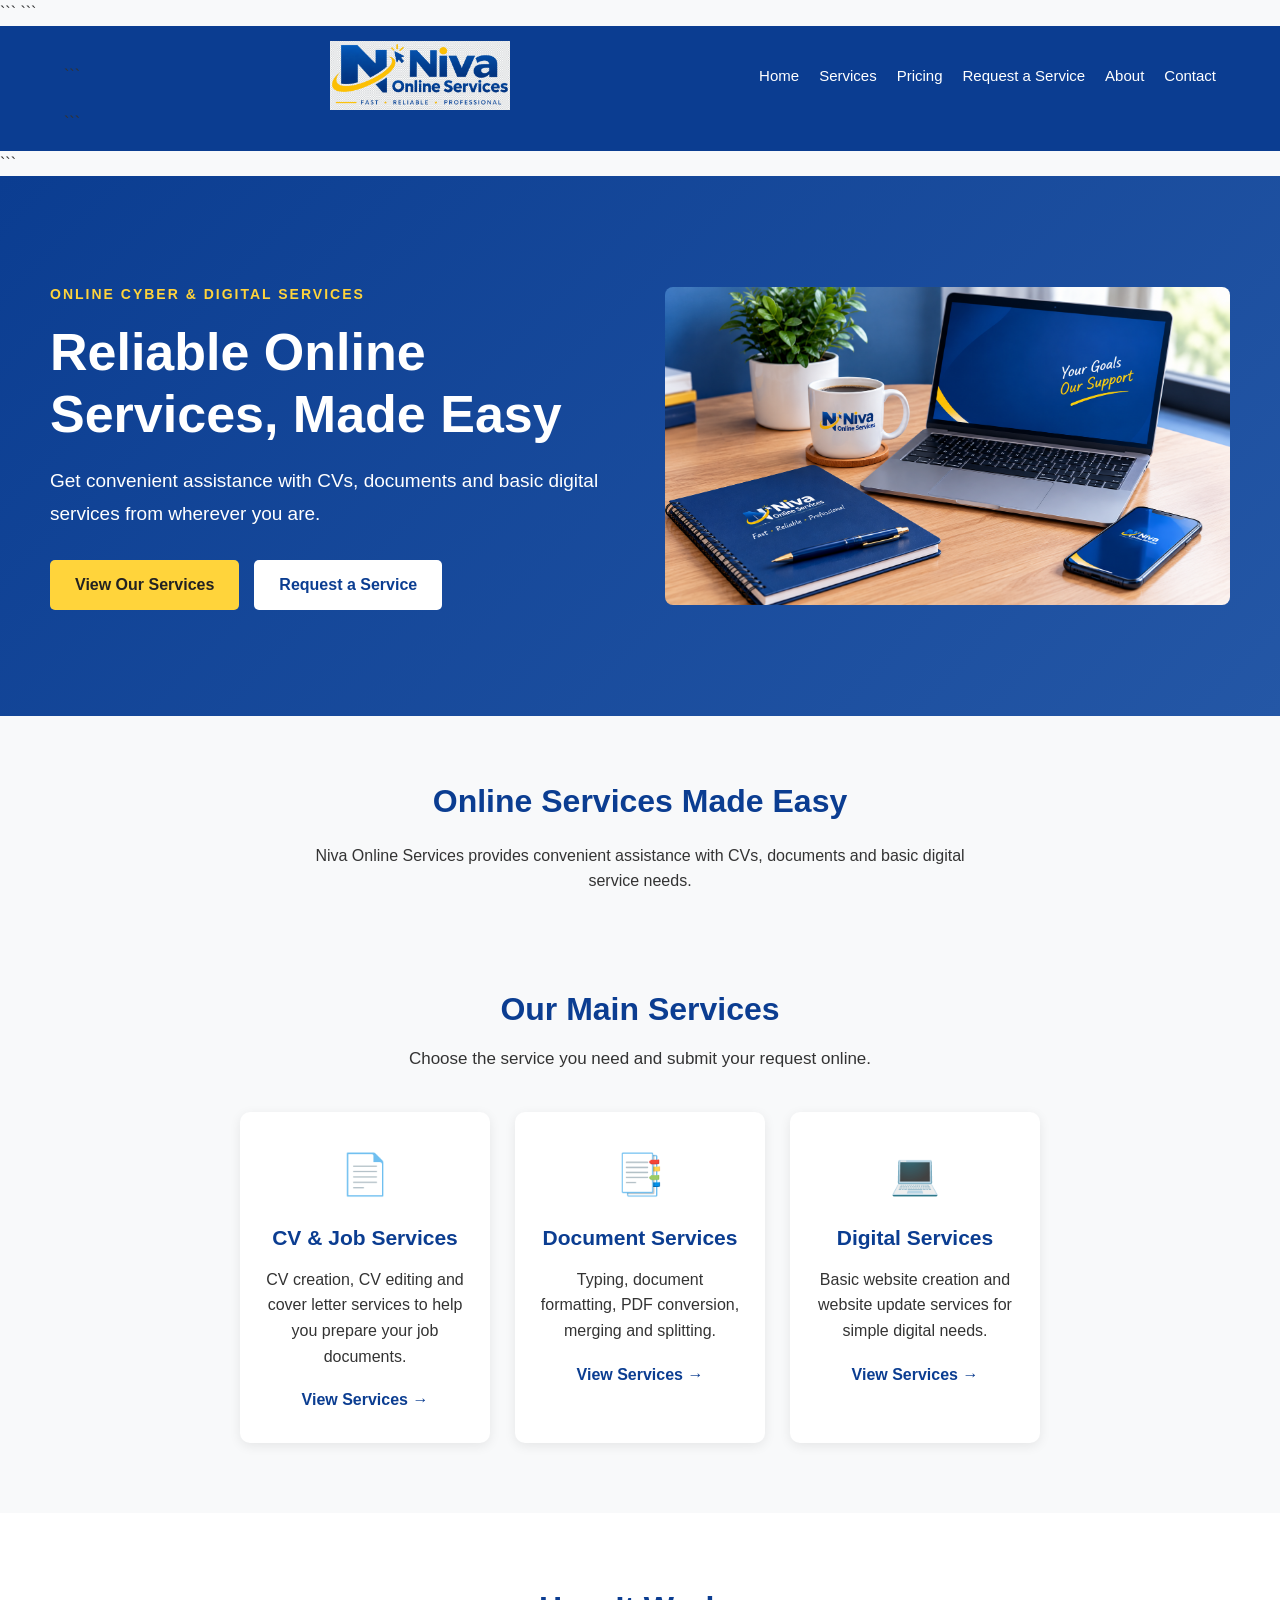
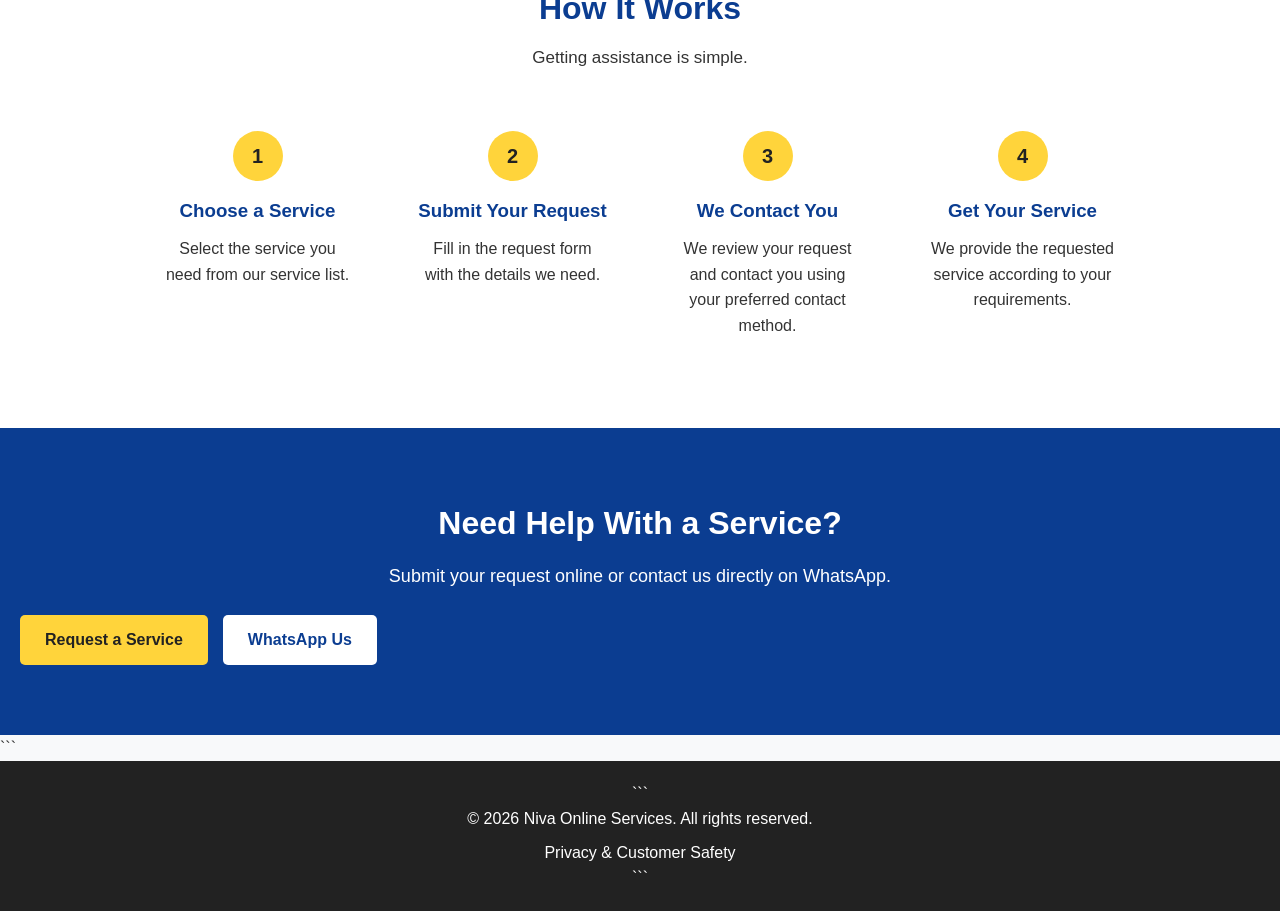
==== commit a5184801: "Add WhatsApp contact options" ====
--- a/index.html
+++ b/index.html
@@ -1,39 +1,50 @@
 <!DOCTYPE html>
+
 <html lang="en">
 <head>
     <meta charset="UTF-8">
     <meta name="viewport" content="width=device-width, initial-scale=1.0">
 
-    <title>Niva Online Services | Online Cyber & Digital Services</title>
-
-    <link rel="stylesheet" href="css/style.css">
+```
+<title>Niva Online Services | Online Cyber & Digital Services</title>
+
+<link rel="stylesheet" href="css/style.css">
+```
+
 </head>
 
 <body>
 
-    <header>
-        <nav class="navbar">
-
-            <div class="logo">
-<img src="images/NIVASERVICES(1).png" alt="Niva Online Services" class="logo"></div>
-
-            <ul class="nav-links">
-                <li><a href="index.html">Home</a></li>
-                <li><a href="services.html">Services</a></li>
-                <li><a href="pricing.html">Pricing</a></li>
-                <li><a href="request.html">Request a Service</a></li>
-                <li><a href="about.html">About</a></li>
-                <li><a href="contact.html">Contact</a></li>
-            </ul>
-
-        </nav>
-    </header>
-
-
-    <main>
-
-        <!-- Hero Section -->
-       <section class="hero">
+<header>
+    <nav class="navbar">
+
+```
+    <div class="logo">
+        <img
+            src="images/NIVASERVICES(1).png"
+            alt="Niva Online Services"
+        >
+    </div>
+
+    <ul class="nav-links">
+        <li><a href="index.html">Home</a></li>
+        <li><a href="services.html">Services</a></li>
+        <li><a href="pricing.html">Pricing</a></li>
+        <li><a href="request.html">Request a Service</a></li>
+        <li><a href="about.html">About</a></li>
+        <li><a href="contact.html">Contact</a></li>
+    </ul>
+
+</nav>
+```
+
+</header>
+
+<main>
+
+```
+<!-- Hero Section -->
+<section class="hero">
 
     <div class="hero-content">
 
@@ -47,6 +58,7 @@
         </p>
 
         <div class="hero-buttons">
+
             <a href="services.html" class="btn btn-primary">
                 View Our Services
             </a>
@@ -54,213 +66,233 @@
             <a href="request.html" class="btn btn-secondary">
                 Request a Service
             </a>
+
         </div>
 
     </div>
 
     <div class="hero-visual">
-        <img src="images/hero-image.png" alt="Niva Online Services workspace">
-    </div>
-
-</section>
-        <!-- Introduction -->
-        <section class="intro">
-
-            <h2>Online Services Made Easy</h2>
-
-            <p>
-                Niva Online Services provides convenient assistance with
-                CVs, documents and basic digital service needs.
-            </p>
-
-        </section>
-
-
-        <!-- Main Services -->
-        <section class="home-services">
-
-            <div class="section-heading">
-
-                <h2>Our Main Services</h2>
-
-                <p>
-                    Choose the service you need and submit your request online.
-                </p>
-
-            </div>
-
-
-            <div class="service-cards">
-
-                <!-- CV & Job Services -->
-                <div class="service-card">
-
-                    <div class="service-icon">📄</div>
-
-                    <h3>CV & Job Services</h3>
-
-                    <p>
-                        CV creation, CV editing and cover letter services
-                        to help you prepare your job documents.
-                    </p>
-
-                    <a href="services.html">
-                        View Services →
-                    </a>
-
-                </div>
-
-
-                <!-- Document Services -->
-                <div class="service-card">
-
-                    <div class="service-icon">📑</div>
-
-                    <h3>Document Services</h3>
-
-                    <p>
-                        Typing, document formatting, PDF conversion,
-                        merging and splitting.
-                    </p>
-
-                    <a href="services.html">
-                        View Services →
-                    </a>
-
-                </div>
-
-
-                <!-- Digital Services -->
-                <div class="service-card">
-
-                    <div class="service-icon">💻</div>
-
-                    <h3>Digital Services</h3>
-
-                    <p>
-                        Basic website creation and website update
-                        services for simple digital needs.
-                    </p>
-
-                    <a href="services.html">
-                        View Services →
-                    </a>
-
-                </div>
-
-            </div>
-
-        </section>
-
-
-        <!-- How It Works -->
-        <section class="how-it-works">
-
-            <div class="section-heading">
-
-                <h2>How It Works</h2>
-
-                <p>
-                    Getting assistance is simple.
-                </p>
-
-            </div>
-
-
-            <div class="steps">
-
-                <div class="step">
-
-                    <div class="step-number">1</div>
-
-                    <h3>Choose a Service</h3>
-
-                    <p>
-                        Select the service you need from our service list.
-                    </p>
-
-                </div>
-
-
-                <div class="step">
-
-                    <div class="step-number">2</div>
-
-                    <h3>Submit Your Request</h3>
-
-                    <p>
-                        Fill in the request form with the details we need.
-                    </p>
-
-                </div>
-
-
-                <div class="step">
-
-                    <div class="step-number">3</div>
-
-                    <h3>We Contact You</h3>
-
-                    <p>
-                        We review your request and contact you using
-                        your preferred contact method.
-                    </p>
-
-                </div>
-
-
-                <div class="step">
-
-                    <div class="step-number">4</div>
-
-                    <h3>Get Your Service</h3>
-
-                    <p>
-                        We provide the requested service according to
-                        your requirements.
-                    </p>
-
-                </div>
-
-            </div>
-
-        </section>
-
-
-        <!-- Final Call to Action -->
-        <section class="home-cta">
-
-            <h2>Need Help With a Service?</h2>
-
-            <p>
-                Submit your request online and tell us what you need.
-            </p>
-
-            <a href="request.html" class="btn">
-                Request a Service
-            </a>
-
-        </section>
-
-    </main>
-
-
-    <footer>
+        <img
+            src="images/hero-image.png"
+            alt="Niva Online Services workspace"
+        >
+    </div>
+
+</section>
+
+
+<!-- Introduction -->
+<section class="intro">
+
+    <h2>Online Services Made Easy</h2>
+
+    <p>
+        Niva Online Services provides convenient assistance with
+        CVs, documents and basic digital service needs.
+    </p>
+
+</section>
+
+
+<!-- Main Services -->
+<section class="home-services">
+
+    <div class="section-heading">
+
+        <h2>Our Main Services</h2>
 
         <p>
-            &copy; 2026 Niva Online Services. All rights reserved.
+            Choose the service you need and submit your request online.
         </p>
 
-        <p class="footer-links">
-            <a href="privacy.html">
-                Privacy & Customer Safety
-            </a>
+    </div>
+
+
+    <div class="service-cards">
+
+        <!-- CV & Job Services -->
+        <div class="service-card">
+
+            <div class="service-icon">📄</div>
+
+            <h3>CV & Job Services</h3>
+
+            <p>
+                CV creation, CV editing and cover letter services
+                to help you prepare your job documents.
+            </p>
+
+            <a href="services.html">
+                View Services →
+            </a>
+
+        </div>
+
+
+        <!-- Document Services -->
+        <div class="service-card">
+
+            <div class="service-icon">📑</div>
+
+            <h3>Document Services</h3>
+
+            <p>
+                Typing, document formatting, PDF conversion,
+                merging and splitting.
+            </p>
+
+            <a href="services.html">
+                View Services →
+            </a>
+
+        </div>
+
+
+        <!-- Digital Services -->
+        <div class="service-card">
+
+            <div class="service-icon">💻</div>
+
+            <h3>Digital Services</h3>
+
+            <p>
+                Basic website creation and website update
+                services for simple digital needs.
+            </p>
+
+            <a href="services.html">
+                View Services →
+            </a>
+
+        </div>
+
+    </div>
+
+</section>
+
+
+<!-- How It Works -->
+<section class="how-it-works">
+
+    <div class="section-heading">
+
+        <h2>How It Works</h2>
+
+        <p>
+            Getting assistance is simple.
         </p>
 
-    </footer>
-
-
-    <script src="js/script.js"></script>
+    </div>
+
+
+    <div class="steps">
+
+        <div class="step">
+
+            <div class="step-number">1</div>
+
+            <h3>Choose a Service</h3>
+
+            <p>
+                Select the service you need from our service list.
+            </p>
+
+        </div>
+
+
+        <div class="step">
+
+            <div class="step-number">2</div>
+
+            <h3>Submit Your Request</h3>
+
+            <p>
+                Fill in the request form with the details we need.
+            </p>
+
+        </div>
+
+
+        <div class="step">
+
+            <div class="step-number">3</div>
+
+            <h3>We Contact You</h3>
+
+            <p>
+                We review your request and contact you using
+                your preferred contact method.
+            </p>
+
+        </div>
+
+
+        <div class="step">
+
+            <div class="step-number">4</div>
+
+            <h3>Get Your Service</h3>
+
+            <p>
+                We provide the requested service according to
+                your requirements.
+            </p>
+
+        </div>
+
+    </div>
+
+</section>
+
+
+<!-- Final Call to Action -->
+<section class="home-cta">
+
+    <h2>Need Help With a Service?</h2>
+
+    <p>
+        Submit your request online or contact us directly on WhatsApp.
+    </p>
+
+    <div class="hero-buttons">
+
+        <a href="request.html" class="btn btn-primary">
+            Request a Service
+        </a>
+
+        <a
+            href="https://wa.me/254794745368?text=Hello%20Niva%20Online%20Services%2C%20I%20would%20like%20to%20enquire%20about%20your%20services."
+            class="btn btn-secondary"
+            target="_blank"
+            rel="noopener noreferrer"
+        >
+            WhatsApp Us
+        </a>
+
+    </div>
+
+</section>
+```
+
+</main>
+
+<footer>
+
+```
+<p>
+    &copy; 2026 Niva Online Services. All rights reserved.
+</p>
+
+<p class="footer-links">
+    <a href="privacy.html">
+        Privacy & Customer Safety
+    </a>
+</p>
+```
+
+</footer>
+
+<script src="js/script.js"></script>
 
 </body>
-</html>+</html>
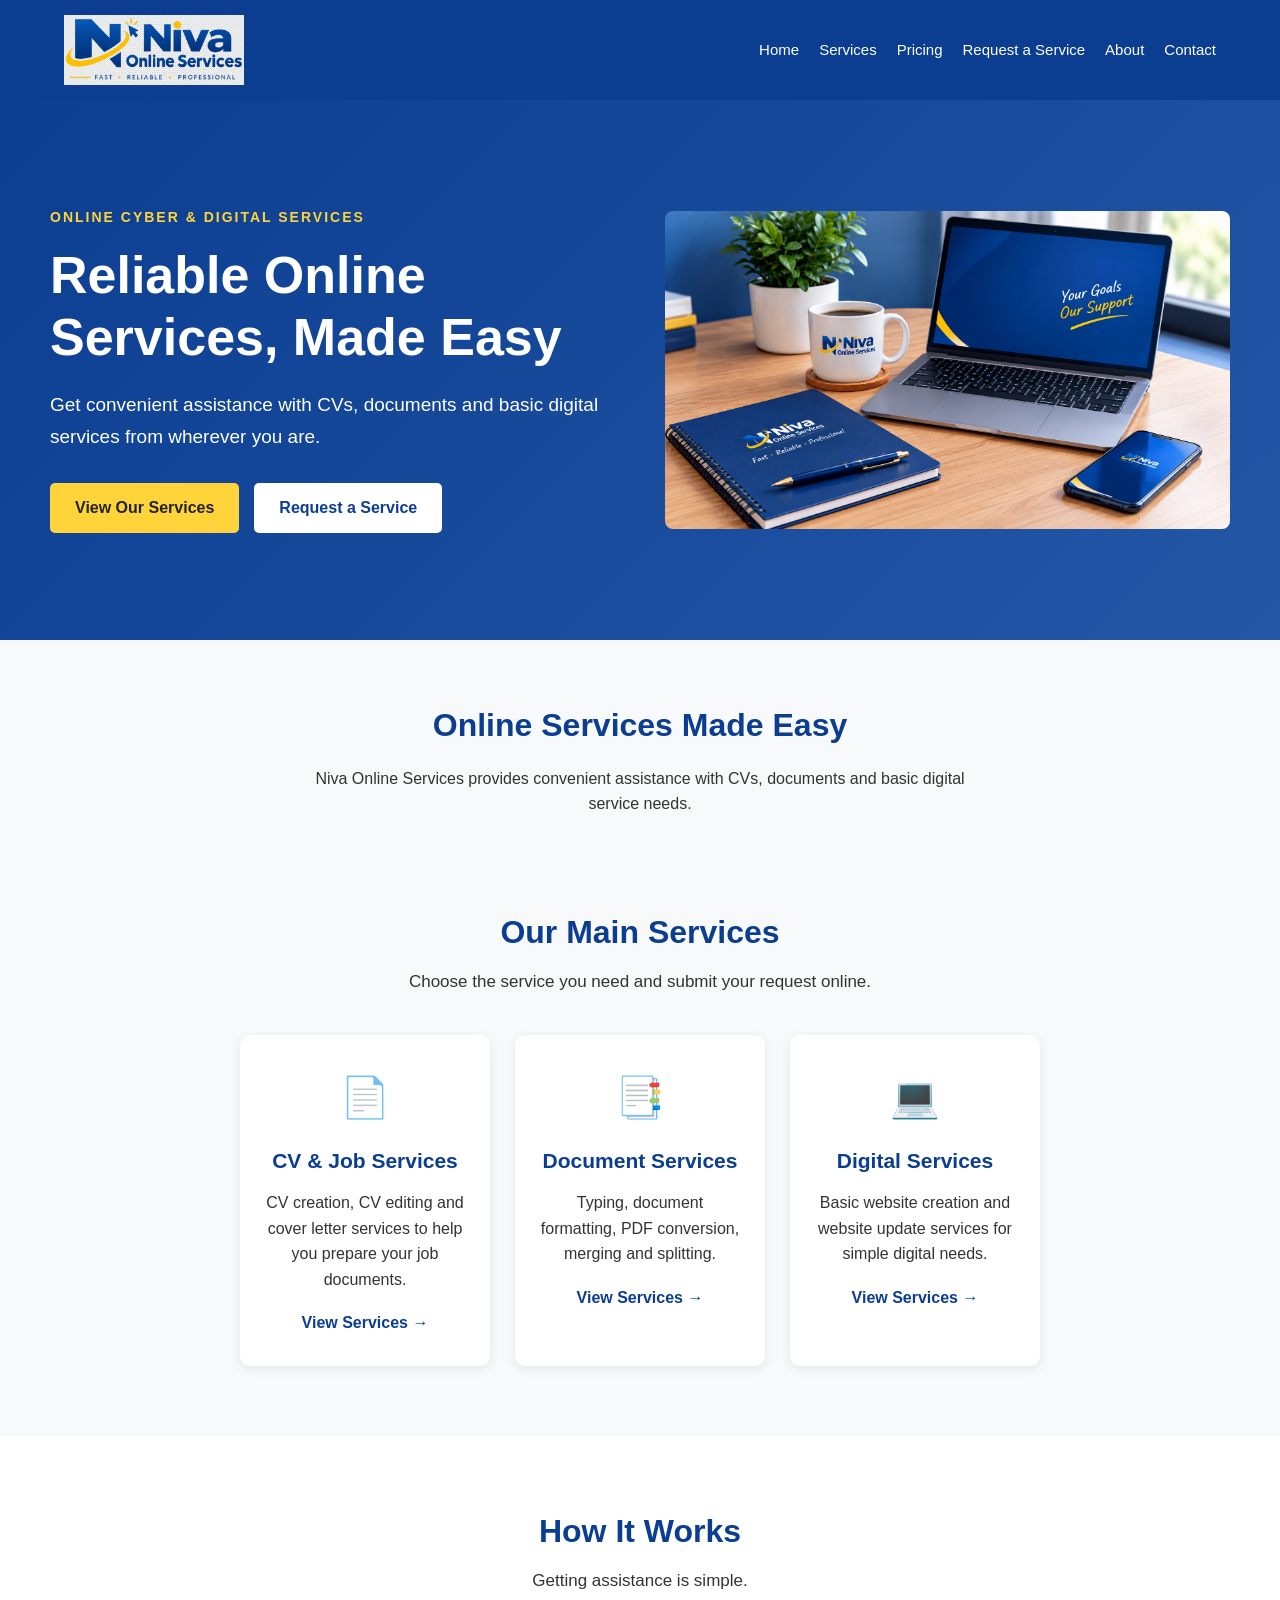
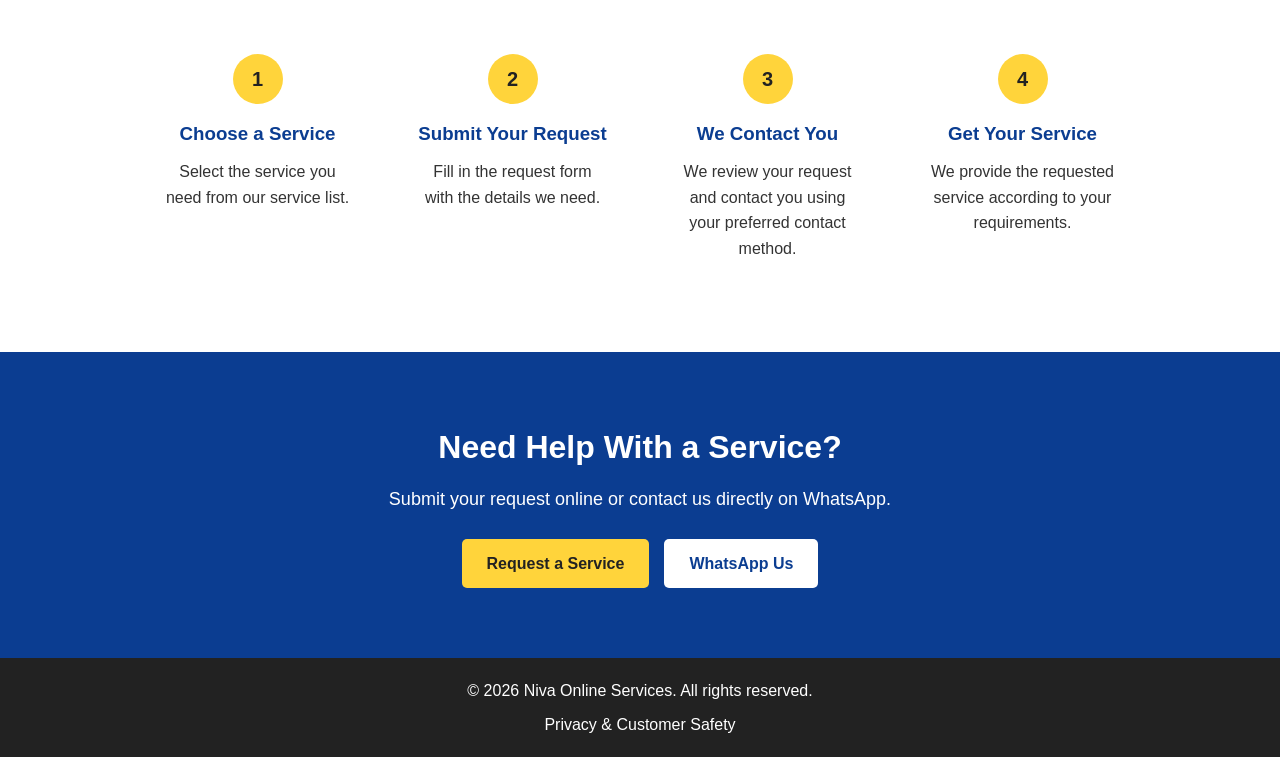
==== commit 1b87e507: "Update contact page and homepage" ====
--- a/index.html
+++ b/index.html
@@ -5,11 +5,11 @@
     <meta charset="UTF-8">
     <meta name="viewport" content="width=device-width, initial-scale=1.0">
 
-```
+
 <title>Niva Online Services | Online Cyber & Digital Services</title>
 
 <link rel="stylesheet" href="css/style.css">
-```
+
 
 </head>
 
@@ -18,7 +18,6 @@
 <header>
     <nav class="navbar">
 
-```
     <div class="logo">
         <img
             src="images/NIVASERVICES(1).png"
@@ -36,13 +35,13 @@
     </ul>
 
 </nav>
-```
+
 
 </header>
 
 <main>
 
-```
+
 <!-- Hero Section -->
 <section class="hero">
 
@@ -272,13 +271,13 @@
     </div>
 
 </section>
-```
+
 
 </main>
 
 <footer>
 
-```
+
 <p>
     &copy; 2026 Niva Online Services. All rights reserved.
 </p>
@@ -288,7 +287,7 @@
         Privacy & Customer Safety
     </a>
 </p>
-```
+
 
 </footer>
 
--- a/css/style.css
+++ b/css/style.css
@@ -31,13 +31,13 @@
     align-items: center;
 }
 
-/* Logo wrapper */
 .logo {
     width: 180px;
     height: auto;
-}
-
-/* Actual logo image */
+    display: flex;
+    align-items: center;
+}
+
 .logo img {
     width: 180px;
     height: auto;
@@ -111,7 +111,6 @@
     flex-wrap: wrap;
 }
 
-/* General button */
 .btn {
     display: inline-block;
     padding: 12px 25px;
@@ -127,7 +126,6 @@
     background-color: #ffca0a;
 }
 
-/* Hero primary button */
 .hero-buttons .btn-primary {
     background-color: #ffd43b;
     color: #222;
@@ -137,7 +135,6 @@
     background-color: #ffca0a;
 }
 
-/* Hero secondary button */
 .hero-buttons .btn-secondary {
     background-color: white;
     color: #0b3d91;
@@ -147,7 +144,6 @@
     background-color: #f1f1f1;
 }
 
-/* Hero image */
 .hero-visual {
     flex: 1;
     max-width: 650px;
@@ -830,7 +826,6 @@
 
 @media (max-width: 768px) {
 
-    /* Navigation */
     .navbar {
         flex-direction: column;
         gap: 15px;
@@ -842,13 +837,11 @@
         gap: 10px;
     }
 
-    /* Logo */
     .logo img {
         width: 170px;
         margin: 0 auto;
     }
 
-    /* Hero */
     .hero {
         min-height: auto;
         padding: 60px 20px;
@@ -885,12 +878,10 @@
         width: 100%;
     }
 
-    /* Introduction */
     .intro h2 {
         font-size: 28px;
     }
 
-    /* Homepage services */
     .home-services {
         padding: 50px 20px;
     }
@@ -904,7 +895,6 @@
         max-width: 400px;
     }
 
-    /* How it works */
     .how-it-works {
         padding: 50px 20px;
     }
@@ -914,12 +904,10 @@
         max-width: 400px;
     }
 
-    /* Homepage CTA */
     .home-cta h2 {
         font-size: 27px;
     }
 
-    /* Services page */
     .service-section {
         padding: 45px 20px;
     }
@@ -941,7 +929,6 @@
         max-width: 400px;
     }
 
-    /* Pricing page */
     .pricing-section {
         padding: 45px 20px;
     }
@@ -958,4 +945,8 @@
         width: 100%;
         max-width: 400px;
     }
-}+}
+/* Center buttons in the homepage CTA */
+.home-cta .hero-buttons {
+    justify-content: center;
+}
